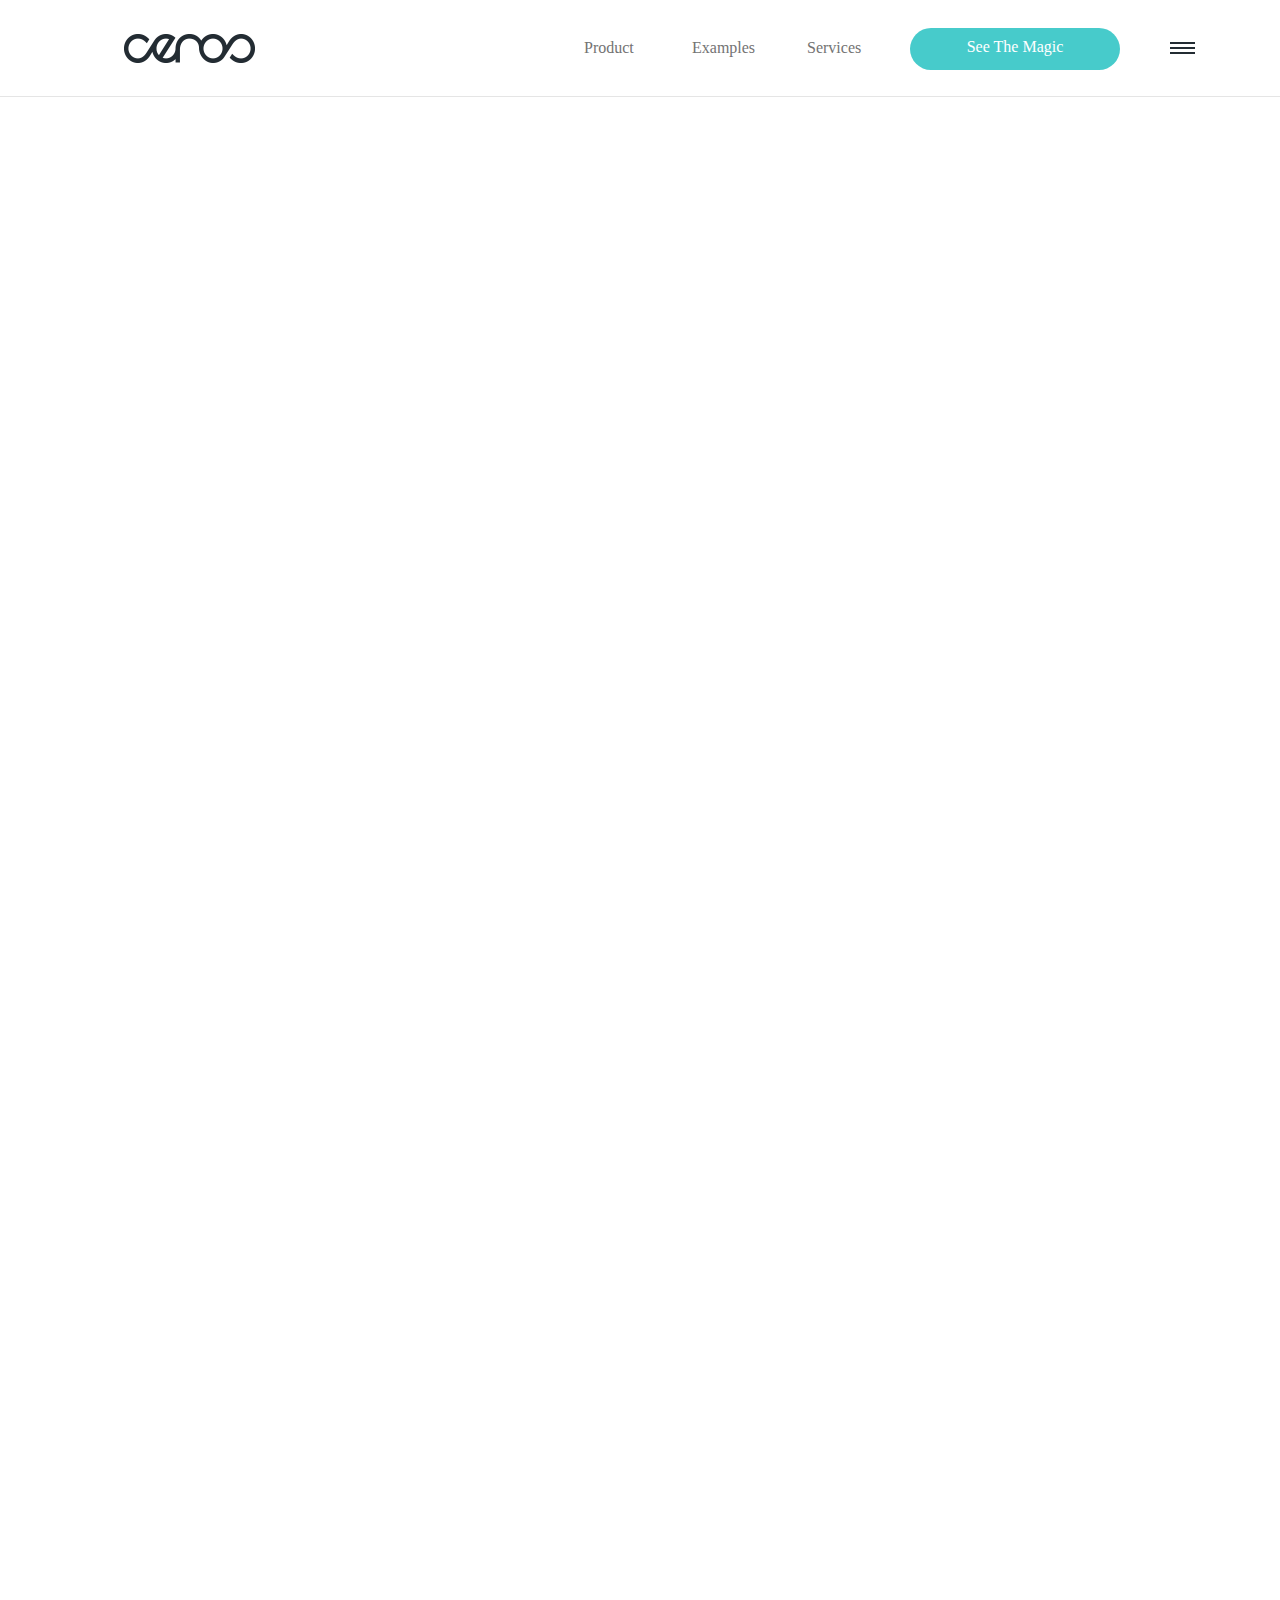
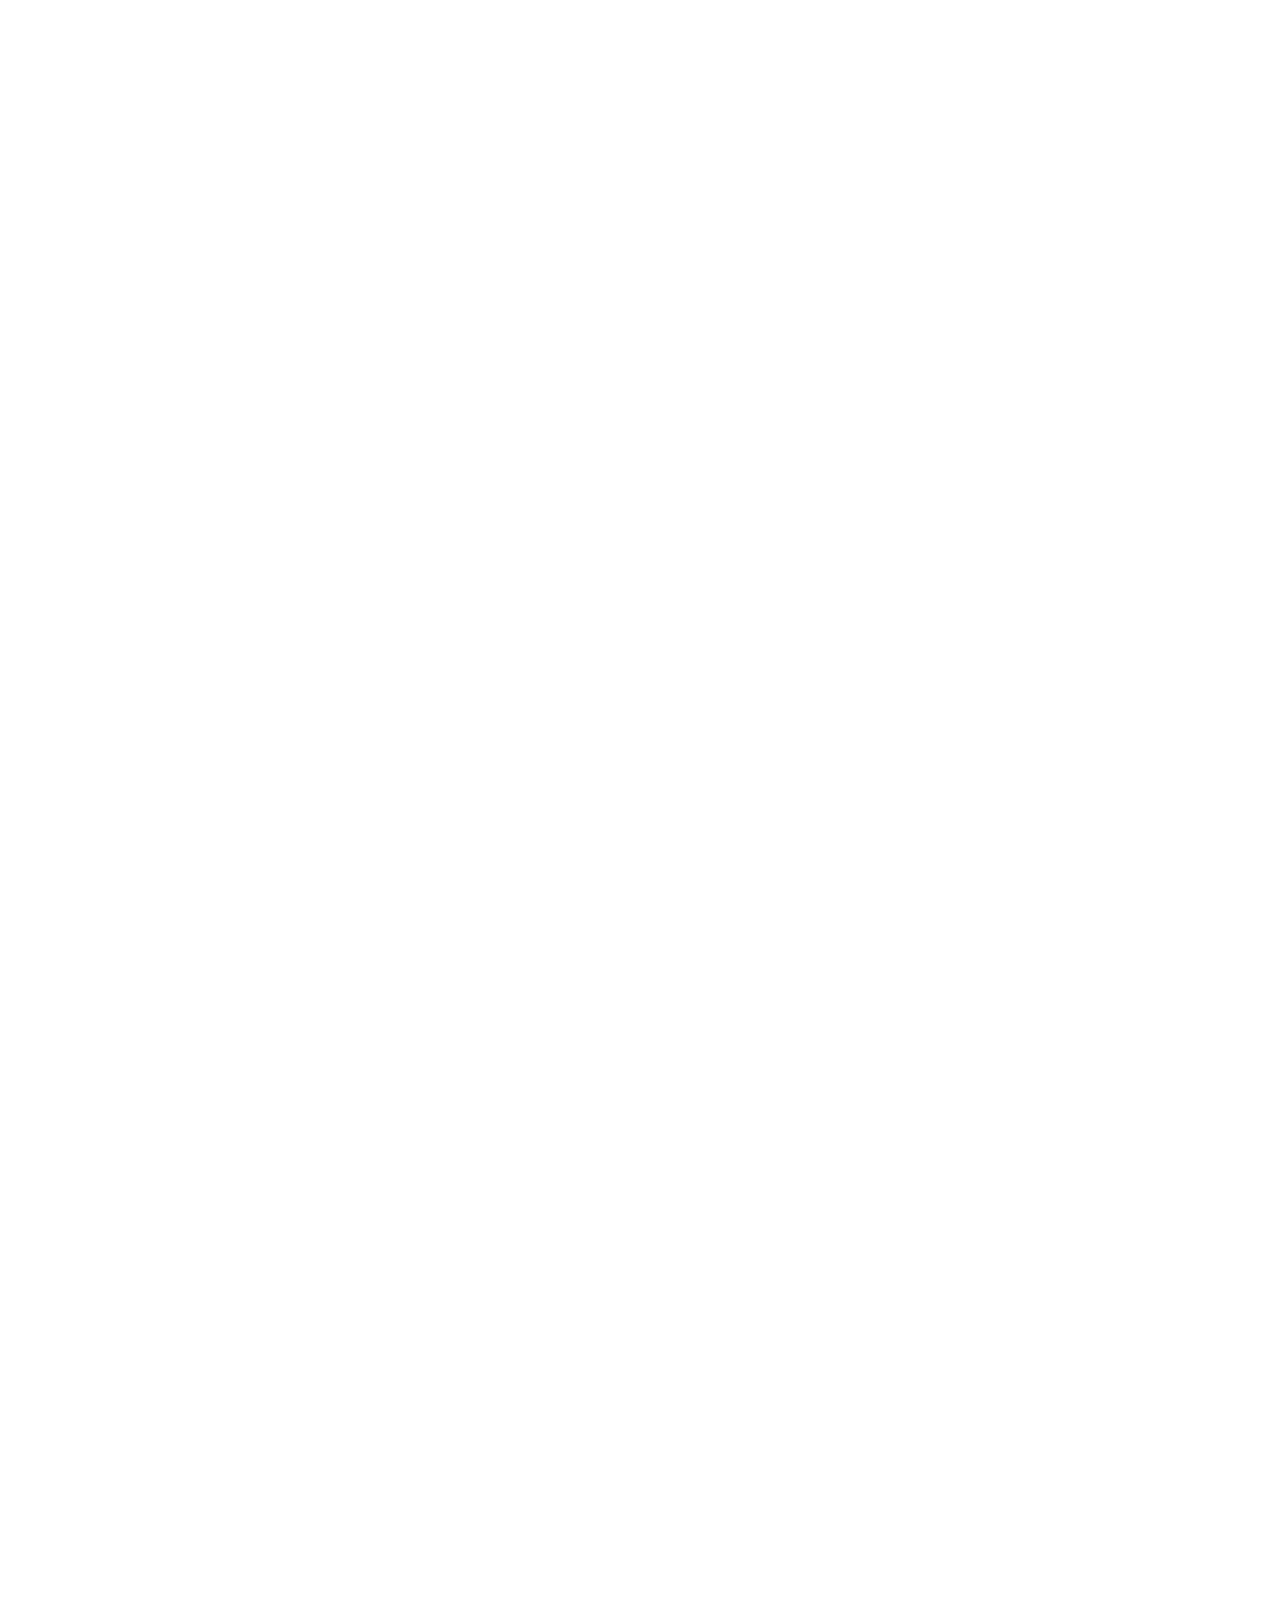
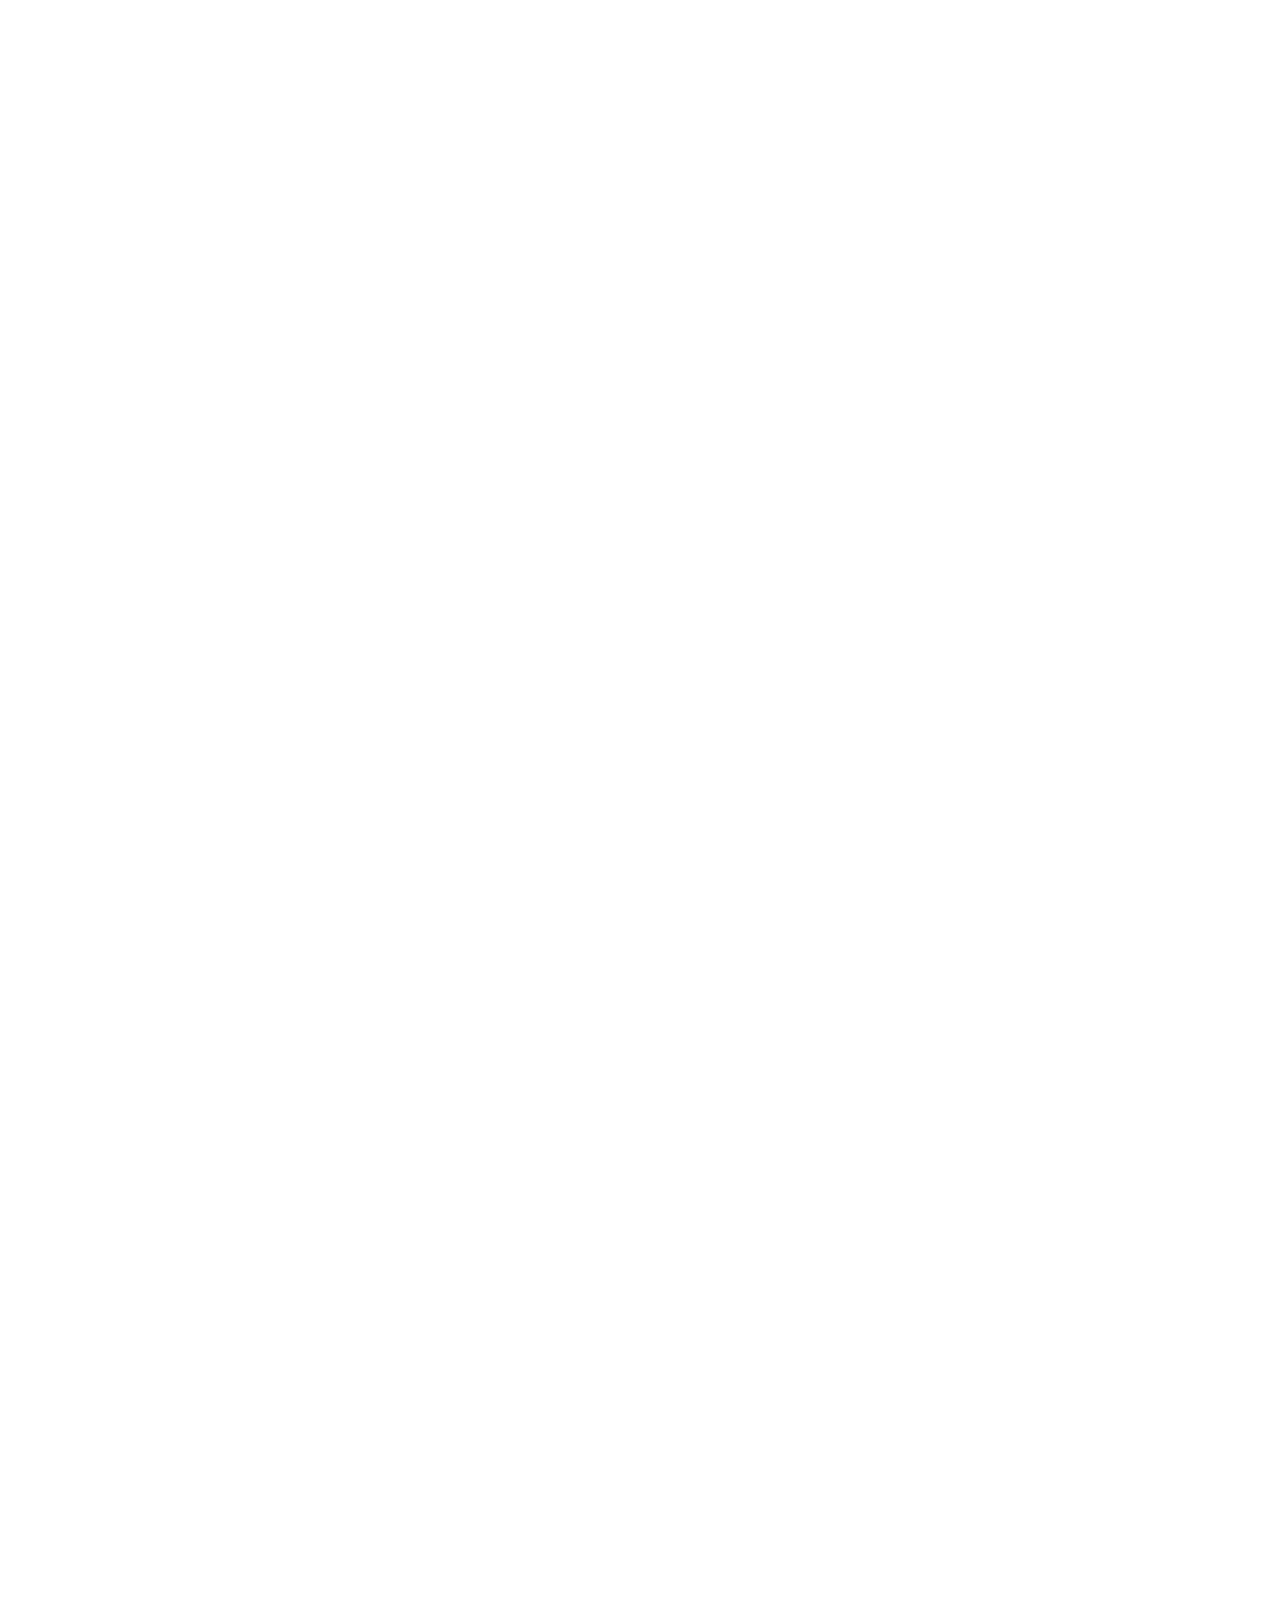
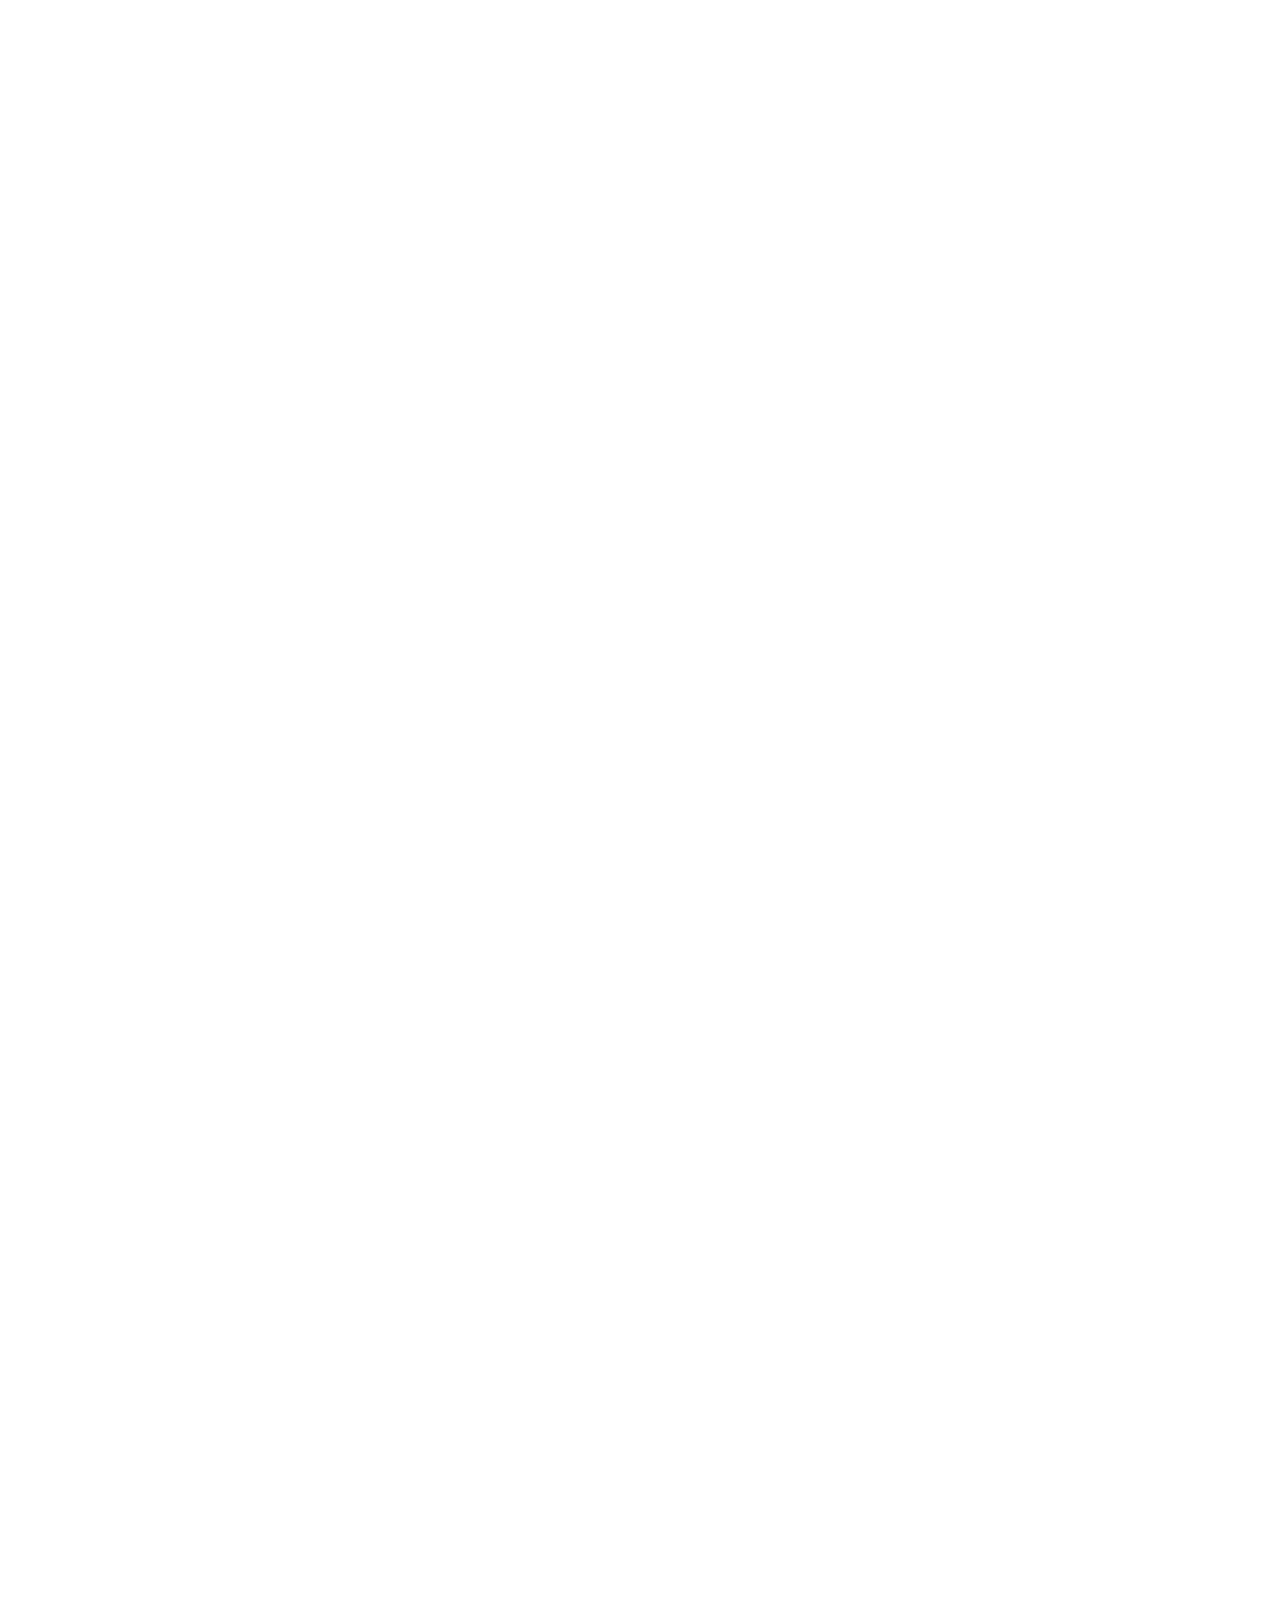
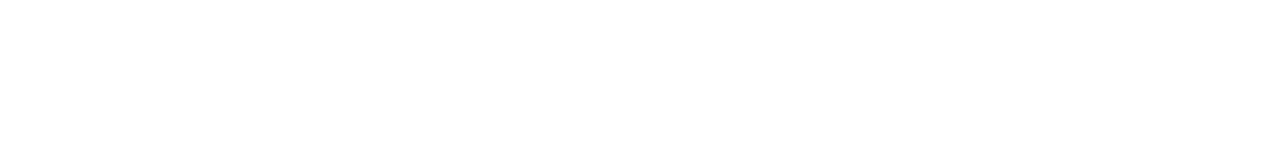
==== index.html @ b7c4538b "styled nav" ====
<html>
<head>
	<title>Ceros</title>
	<link rel="stylesheet" type="text/css" href="stylesheets/reset.css">
	<link rel="stylesheet" type="text/css" href="stylesheets/style.css">
</head>
<body>
	<nav>
		<img class="ceros-logo" src="images/ceros-logo.png">
		<a class="product-link text-link-style" href="#">Product</a>
		<a class="examples-link text-link-style" href="#">Examples</a>
		<a class="services-link text-link-style" href="#">Services</a>
		<div class="see-the-magic-button"><p>See The Magic</p></div>
		<img class="hamburger-nav" src="images/hamburger-nav_03.png">
	</nav>
	<hr>
</body>
</html>
---- stylesheets/style.css ----
html {
	font-family: 'Avenir';
}


nav {
	position: absolute;
	left: 0px;
	top: 0px;
	width: 1300px;
	height: 6546px;
	z-index: 97;
}

.ceros-logo {
	position: absolute;
	left: 115px;
	top: 27px;
}

.text-link-style {
	text-decoration: none;
	color: rgba(115, 115, 115, 1);
}

.text-link-style:hover {
	opacity: .8;
}

.product-link {
	position: absolute;
	left: 584px;
	top: 40px;
}

.examples-link {
	position: absolute;
	left: 692px;
	top: 40px;
}

.services-link {
	position: absolute;
	left: 807px;
	top: 40px;
}

.see-the-magic-button {
	position: absolute;
	left: 910px;
	top: 28px;
	width: 210px;
	height: 42px;
	z-index: 86;
	background-color: rgba(71, 203, 203, 1);
	vertical-align: center;
	border-radius: 30px;
	color: white;
}

.see-the-magic-button:hover {
	cursor: pointer;
	opacity: .8;
}

.see-the-magic-button p {
	padding-top: 10.5px;
	text-align: center;
}

.hamburger-nav {
	position: absolute;
	left: 1170px;
	top: 40px;
}

.hamburger-nav:hover {
	opacity: .8;
	cursor: pointer;
}

hr {
	position: absolute;
	top: 88px;
	width: 100%;
	background-color: rgba(229, 229, 229, 1);
	border: none;
	height: 1px;
}
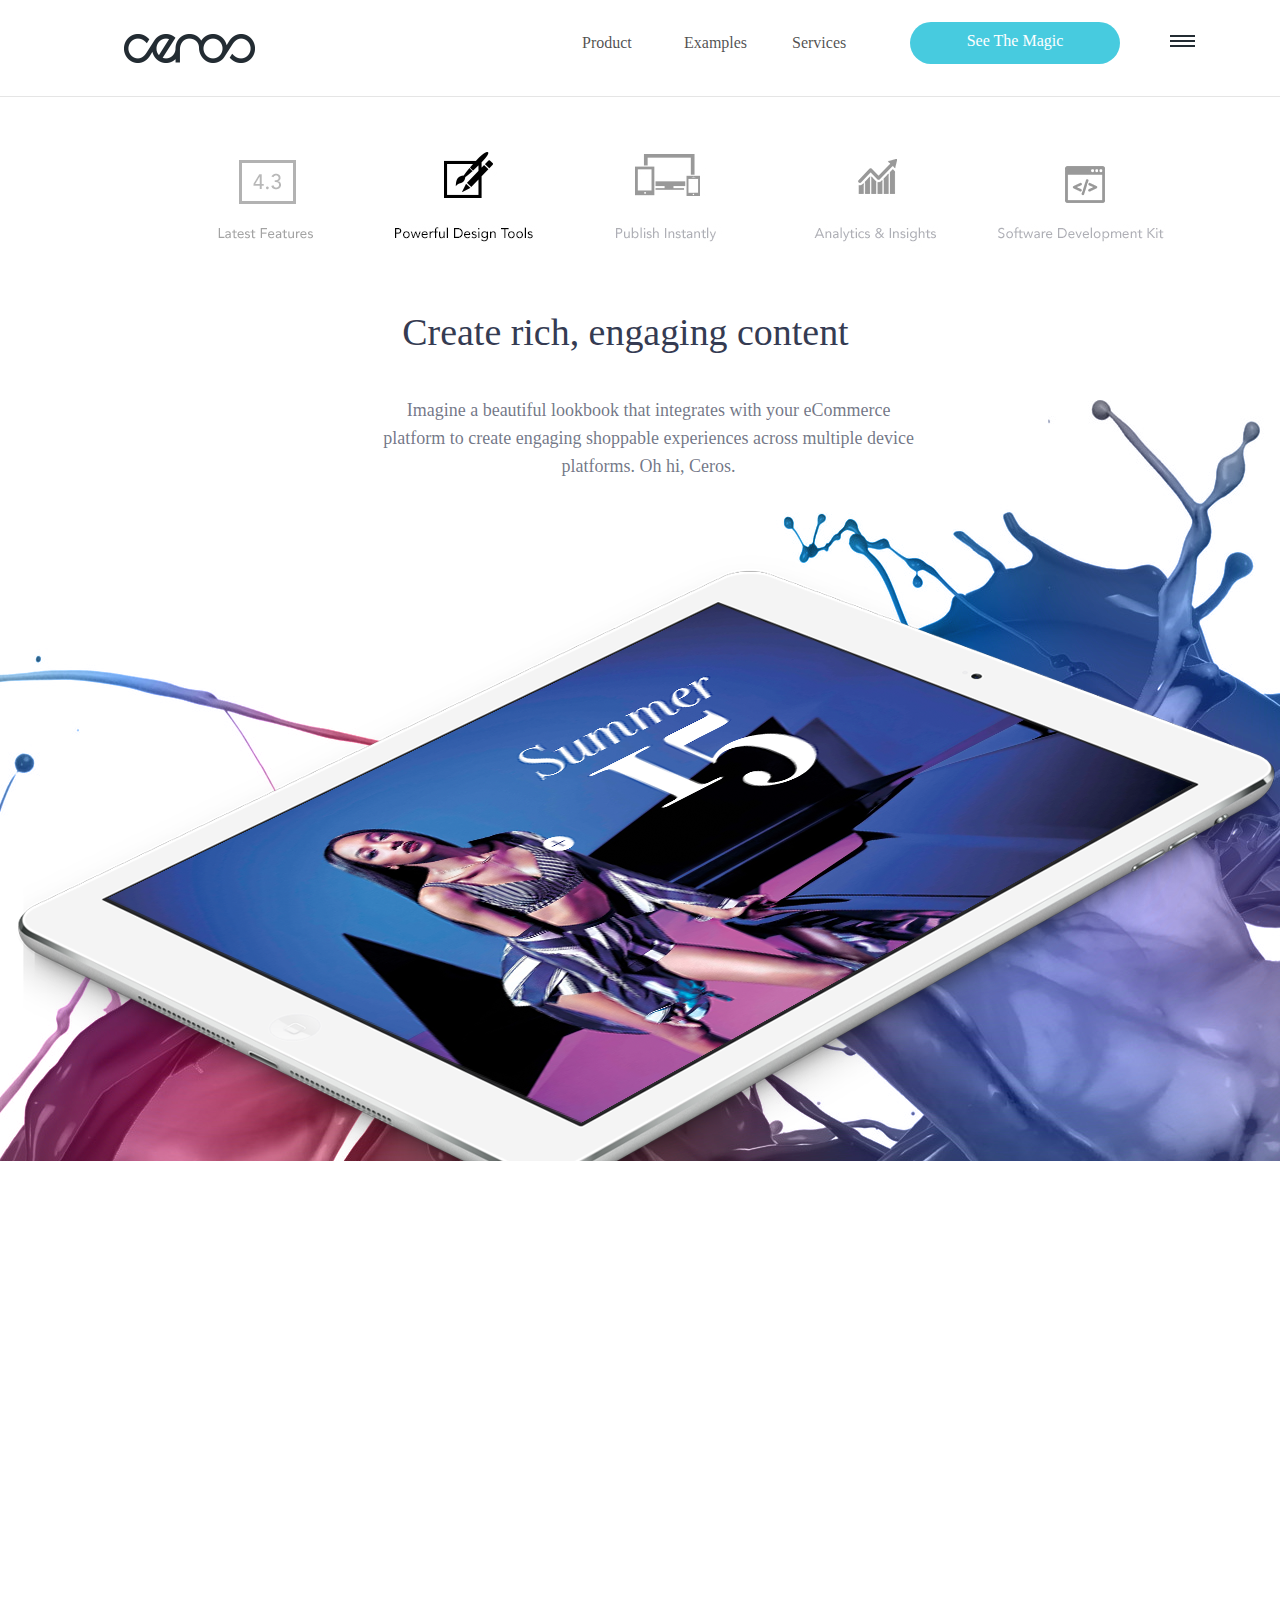
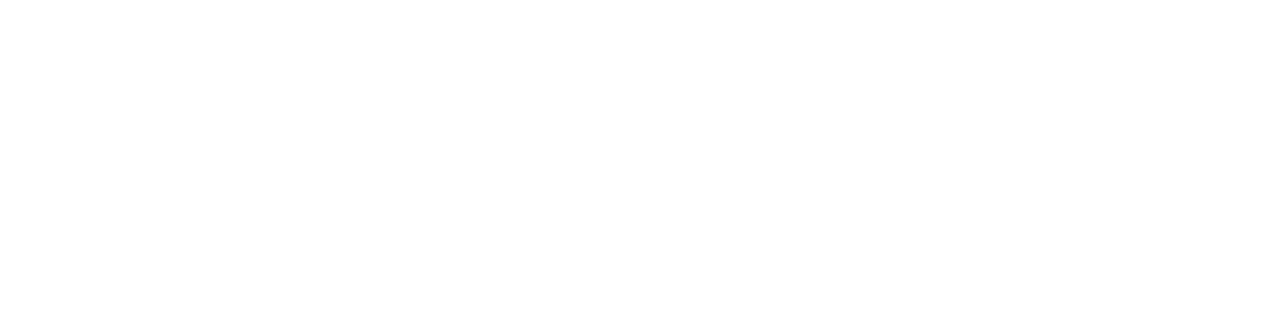
==== commit 878a14a8: "finished index, started on all-tools" ====
--- a/index.html
+++ b/index.html
@@ -10,9 +10,24 @@
 		<a class="product-link text-link-style" href="#">Product</a>
 		<a class="examples-link text-link-style" href="#">Examples</a>
 		<a class="services-link text-link-style" href="#">Services</a>
-		<div class="see-the-magic-button"><p>See The Magic</p></div>
+		<div class="see-the-magic-button">
+			<p>See The Magic</p>
+		</div>
 		<img class="hamburger-nav" src="images/hamburger-nav_03.png">
+		<hr class="nav-hr">
 	</nav>
-	<hr>
+	<div class="features-buttons">
+		<img class="latest-features-button" src="images/latest-features.png">
+		<img class="powerful-design-tools-button" src="images/powerful-design-tools.jpg">
+		<img class="publish-instantly-button" src="images/publish-instantly.jpg">
+		<img class="analytics-button" src="images/analytics.jpg">
+		<img class="sdk-button" src="images/sdk.jpg">
+	</div>
+	<div class="header-section">
+		<h1 class="create-rich-header">Create rich, engaging content</h1>
+		<p class="create-rich-content">Imagine a beautiful lookbook that integrates with your eCommerce platform to create engaging shoppable experiences across multiple device platforms. Oh hi, Ceros.</p>
+		<div class="splash-background">
+		</div>
+	</div>
 </body>
 </html>--- a/stylesheets/style.css
+++ b/stylesheets/style.css
@@ -1,15 +1,15 @@
 html {
 	font-family: 'Avenir';
-}
-
+	font-weight: 200;
+}
 
 nav {
-	position: absolute;
-	left: 0px;
+/*	position: fixed;
+*/	left: 0px;
 	top: 0px;
 	width: 1300px;
-	height: 6546px;
-	z-index: 97;
+/*	height: 6546px;
+*/	z-index: 100;
 }
 
 .ceros-logo {
@@ -28,36 +28,54 @@
 }
 
 .product-link {
-	position: absolute;
-	left: 584px;
-	top: 40px;
-}
+  font-size: 16px;
+  color: rgba(0, 0, 0, 0.702);
+  line-height: 4.589;
+  text-align: center;
+  position: absolute;
+  left: 582px;
+  top: 5.788px;
+  z-index: 93;
+  }
 
 .examples-link {
-	position: absolute;
-	left: 692px;
-	top: 40px;
+  font-size: 16px;
+  font-family: "Avenir";
+  color: rgba(0, 0, 0, 0.702);
+  line-height: 4.589;
+  text-align: center;
+  position: absolute;
+  left: 684px;
+  top: 5.788px;
+  z-index: 92;
 }
 
 .services-link {
-	position: absolute;
-	left: 807px;
-	top: 40px;
+  font-size: 16px;
+  font-family: "Avenir";
+  color: rgba(0, 0, 0, 0.702);
+  line-height: 4.589;
+  text-align: center;
+  position: absolute;
+  left: 792px;
+  top: 5.788px;
+  z-index: 91;
 }
 
 .see-the-magic-button {
 	position: absolute;
 	left: 910px;
-	top: 28px;
+	top: 22px;
 	width: 210px;
 	height: 42px;
 	z-index: 86;
-	background-color: rgba(71, 203, 203, 1);
+	background-color: rgba(71, 203, 223, 1);
 	vertical-align: center;
 	border-radius: 30px;
 	color: white;
 }
 
+
 .see-the-magic-button:hover {
 	cursor: pointer;
 	opacity: .8;
@@ -71,7 +89,7 @@
 .hamburger-nav {
 	position: absolute;
 	left: 1170px;
-	top: 40px;
+	top: 33px;
 }
 
 .hamburger-nav:hover {
@@ -79,7 +97,7 @@
 	cursor: pointer;
 }
 
-hr {
+.nav-hr {
 	position: absolute;
 	top: 88px;
 	width: 100%;
@@ -88,15 +106,149 @@
 	height: 1px;
 }
 
-
-
-
-
-
-
-
-
-
-
-
-
+.features-buttons .latest-features-button {
+	position: absolute;
+	left: 210px;
+	top: 152px;
+}
+
+.features-buttons .powerful-design-tools-button {
+	position: absolute;
+	left: 385px;
+	top: 152px;
+}
+
+.features-buttons .publish-instantly-button {
+	position: absolute;
+    left: 610px;
+    top: 152px;
+}
+
+.features-buttons .analytics-button {
+	position: absolute;
+	left: 810px;
+	top: 152px;
+}
+
+.features-buttons .sdk-button {
+	position: absolute;
+	left: 990px;
+	top: 152px;
+}
+
+.create-rich-header {
+	font-size: 30.848px;
+	color: rgb(53, 59, 82);
+	line-height: 1.215;
+	text-align: center;
+	-moz-transform: matrix( 1.22974348722331,0,0,1.22701253971668,0,0);
+	-webkit-transform: matrix( 1.22974348722331,0,0,1.22701253971668,0,0);
+	-ms-transform: matrix( 1.22974348722331,0,0,1.22701253971668,0,0);
+	position: absolute;
+	left: 444.342px;
+	top: 314.766px;
+	z-index: 90;
+}
+
+.create-rich-content {
+	font-size: 18px;
+	color: rgba(53, 59, 82, 0.702);
+	line-height: 1.556;
+	text-align: center;
+	position: absolute;
+	left: 376.615px;
+	top: 395.628px;
+	width: 544px;
+	height: 74px;
+	z-index: 90;
+}
+
+.splash-background {
+  background-image: url("../images/ipad-splash_02.png");
+  position: absolute;
+  left: 0px;
+  top: 400px;
+  width: 1300px;
+  height: 1517px;
+  z-index: 80;
+  background-repeat: no-repeat;
+}
+
+/* all the tools section **************************************************/
+
+.all-the-tools {
+  position: absolute;
+  left: 0px;
+  top: 0px;
+  width: 1300px;
+/*  height: 6546px;
+*/  z-index: 55;	
+}
+
+.all-the-tools h3 {
+  font-size: 30.848px;
+  color: rgb(53, 59, 82);
+  line-height: 1.315;
+  text-align: left;
+  -moz-transform: matrix( 1.22974348722331,0,0,1.22701253971668,0,0);
+  -webkit-transform: matrix( 1.22974348722331,0,0,1.22701253971668,0,0);
+  -ms-transform: matrix( 1.22974348722331,0,0,1.22701253971668,0,0);
+  position: absolute;
+  left: 131.954px;
+  top: 280px;
+  z-index: 54;
+  width: 170px;
+}
+
+.all-the-tools p {
+  font-size: 18px;
+  font-family: "Avenir";
+  color: rgba(53, 59, 82, 0.702);
+  line-height: 1.556;
+  text-align: left;
+  position: absolute;
+  left: 114px;
+  top: 420px;
+  width: 317px;
+  height: 130px;
+  z-index: 53;
+}
+
+.learn-more-button {
+	position: relative;
+	left: 114px;
+	top: 540px;
+	background-color: rgb(71, 203, 223);
+	width: 198px;
+	height: 44px;
+	z-index: 51;
+	border-radius: 30px;
+	text-align: center;
+}
+
+.learn-more-button:hover {
+	cursor: pointer;
+	opacity: .8;
+}
+
+.learn-more-button p {
+	position: absolute;
+	top: 6px;
+	left: -60px;
+	text-align: center;
+	color: white;
+}
+
+.purse {
+	background-image: url("../images/purse.png");
+	background-repeat: no-repeat;
+	position: absolute;
+	top: 180px;
+	left: 530px;
+	width: 800px;
+	height: 637px;
+	z-index: 50;
+}
+
+
+
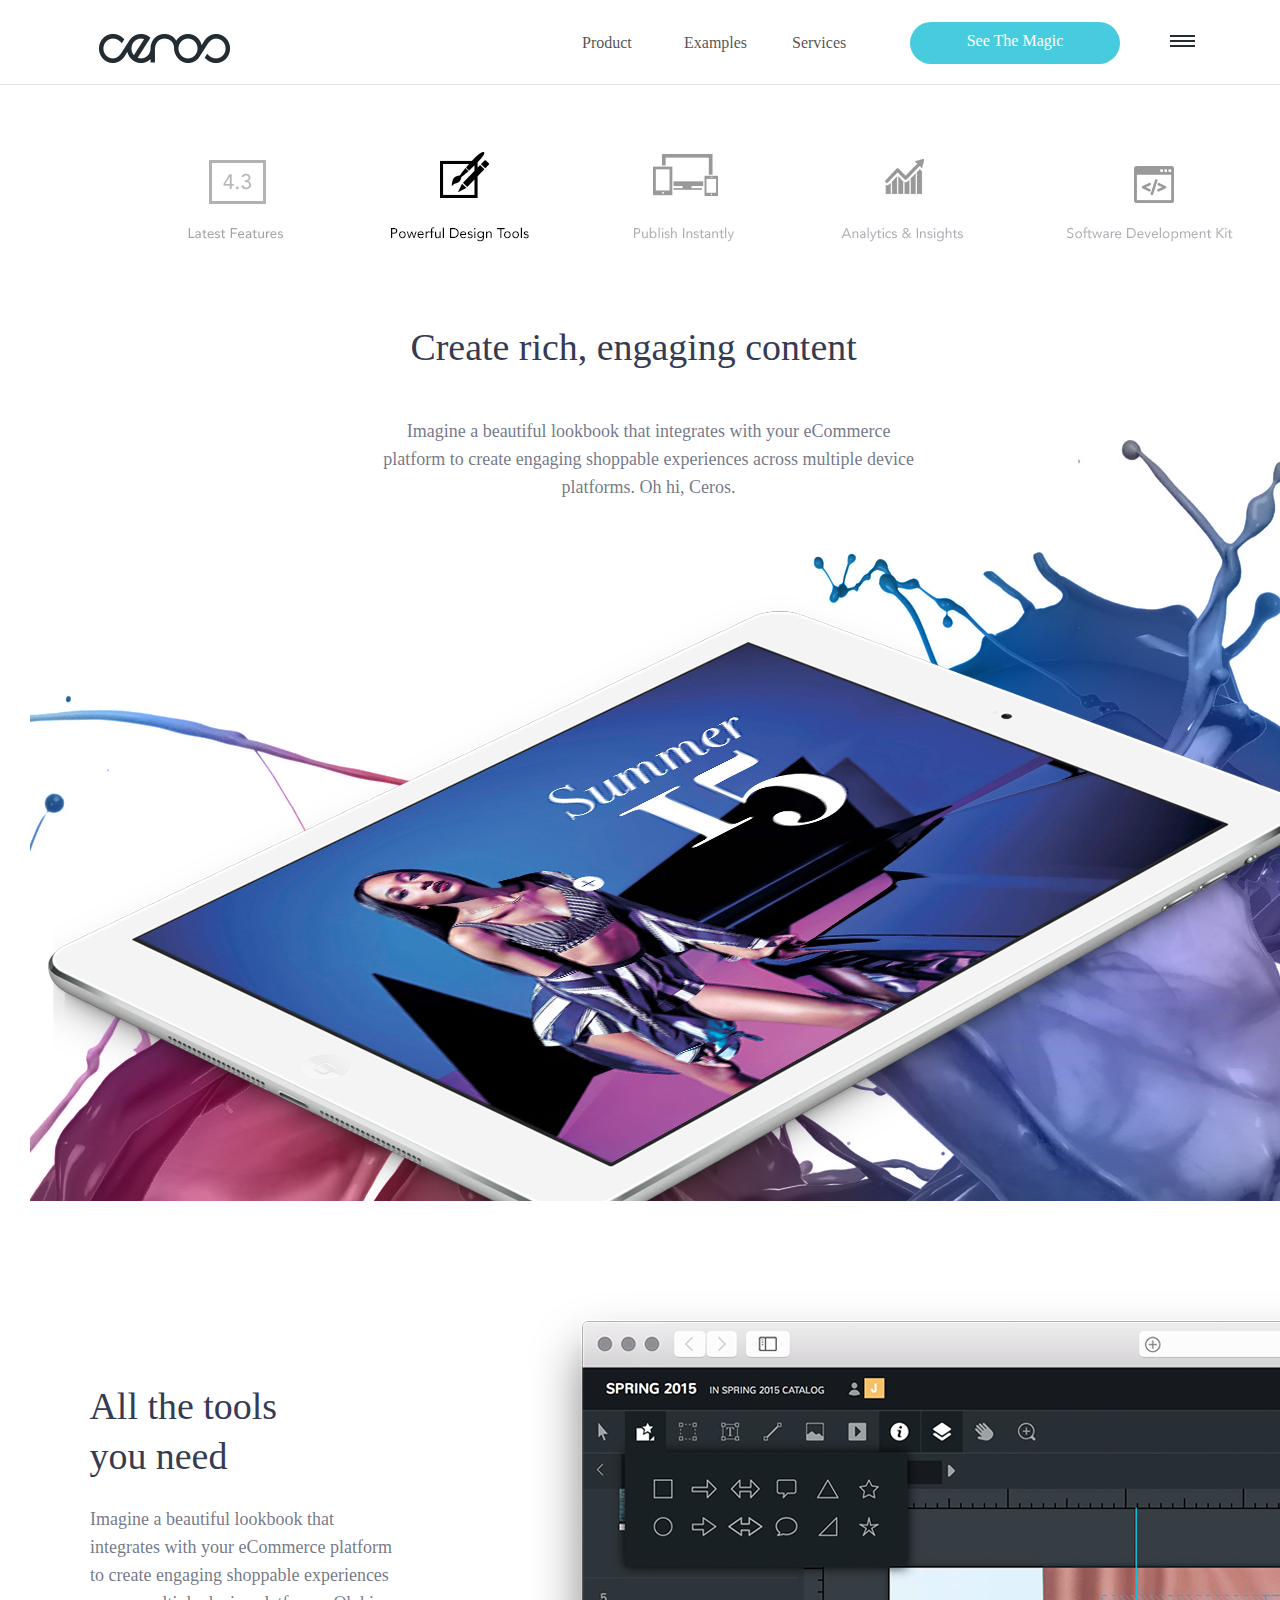
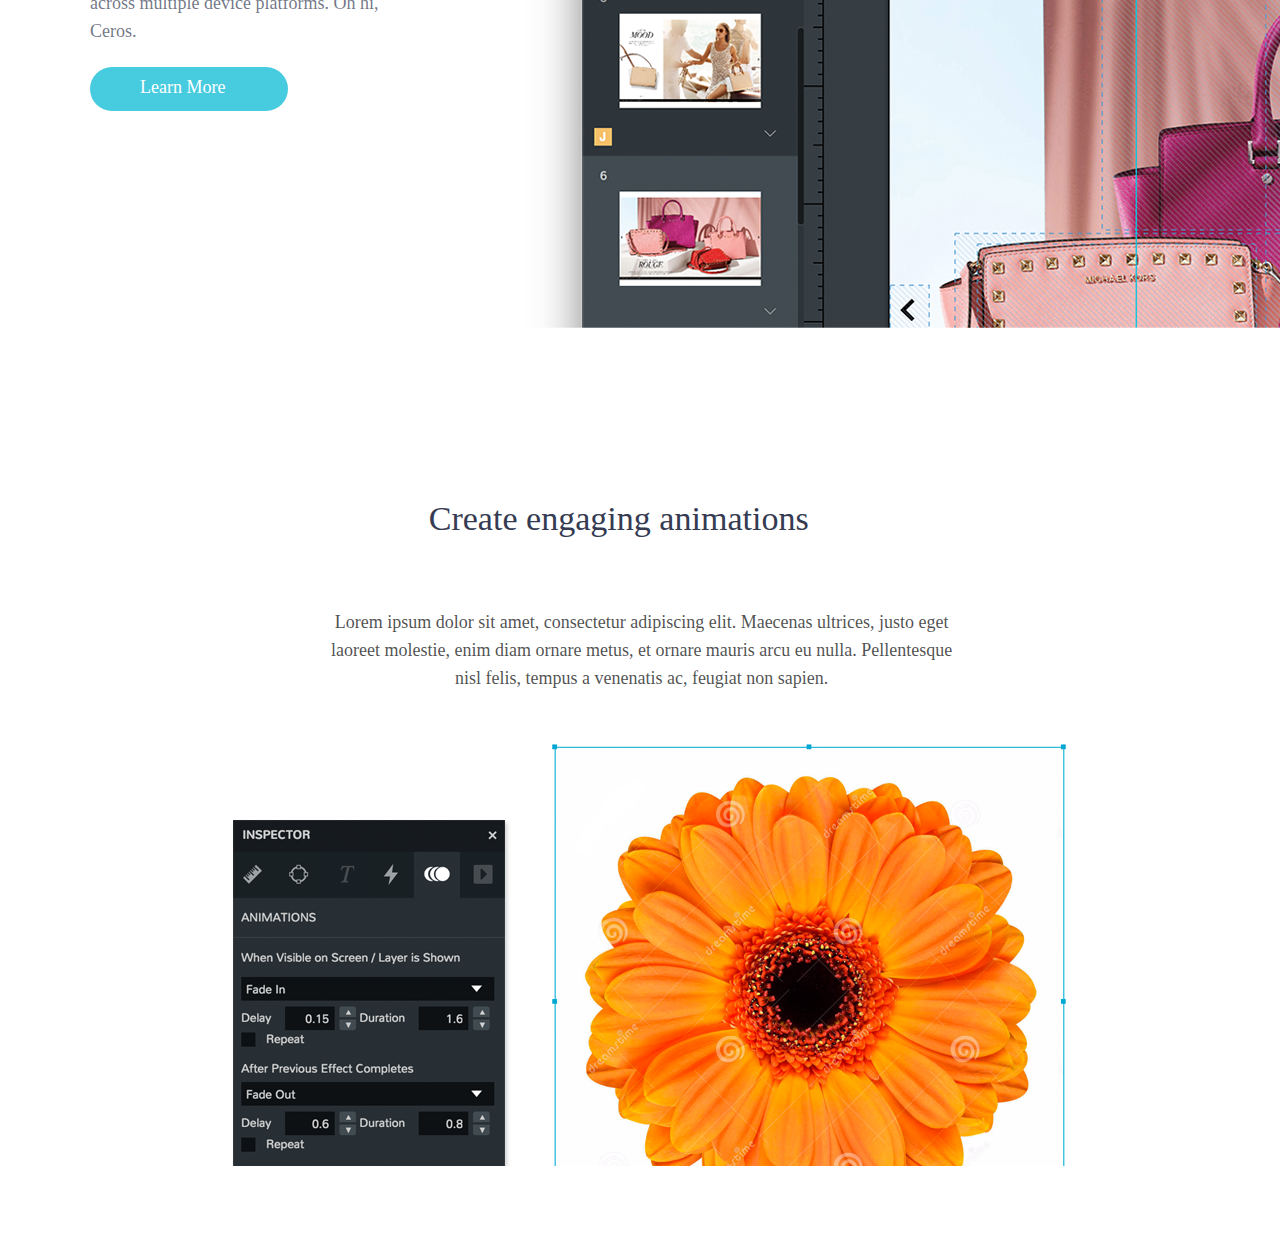
==== commit 2d3974bf: "finised refactor for every-interaction section" ====
--- a/index.html
+++ b/index.html
@@ -6,6 +6,8 @@
 </head>
 <body>
 	<nav>
+		<div class="nav-overlay">
+		</div>
 		<img class="ceros-logo" src="images/ceros-logo.png">
 		<a class="product-link text-link-style" href="#">Product</a>
 		<a class="examples-link text-link-style" href="#">Examples</a>
@@ -16,18 +18,38 @@
 		<img class="hamburger-nav" src="images/hamburger-nav_03.png">
 		<hr class="nav-hr">
 	</nav>
-	<div class="features-buttons">
-		<img class="latest-features-button" src="images/latest-features.png">
-		<img class="powerful-design-tools-button" src="images/powerful-design-tools.jpg">
-		<img class="publish-instantly-button" src="images/publish-instantly.jpg">
-		<img class="analytics-button" src="images/analytics.jpg">
-		<img class="sdk-button" src="images/sdk.jpg">
-	</div>
-	<div class="header-section">
-		<h1 class="create-rich-header">Create rich, engaging content</h1>
-		<p class="create-rich-content">Imagine a beautiful lookbook that integrates with your eCommerce platform to create engaging shoppable experiences across multiple device platforms. Oh hi, Ceros.</p>
-		<div class="splash-background">
+	<div class="home">
+		<div class="features-buttons">
+			<img class="latest-features-button" src="images/latest-features.png">
+			<img class="powerful-design-tools-button" src="images/powerful-design-tools.jpg">
+			<img class="publish-instantly-button" src="images/publish-instantly.jpg">
+			<img class="analytics-button" src="images/analytics.jpg">
+			<img class="sdk-button" src="images/sdk.jpg">
+		</div>
+		<div class="header-section">
+			<h1 class="create-rich-header">Create rich, engaging content</h1>
+			<p class="create-rich-content">Imagine a beautiful lookbook that integrates with your eCommerce platform to create engaging shoppable experiences across multiple device platforms. Oh hi, Ceros.</p>
+			<div class="splash-background">
+			</div>
 		</div>
 	</div>
+	
+	<div class="all-the-tools">
+		<h3 class="header">All the tools you need</h3>
+		<p>Imagine a beautiful lookbook that integrates with your eCommerce platform to create engaging shoppable experiences across multiple device platforms. Oh hi, Ceros.</p>
+		<div class="learn-more-button">
+			<p>Learn More</p>
+		</div>
+		<div class="purse">
+		</div>
+	</div>
+
+	<div class="create-engaging">
+		<h3>Create engaging animations</h3>
+		<p>Lorem ipsum dolor sit amet, consectetur adipiscing elit. Maecenas ultrices, justo eget laoreet molestie, enim diam ornare metus, et ornare mauris arcu eu nulla. Pellentesque nisl felis, tempus a venenatis ac, feugiat non sapien.</p>
+		<div class="inspector-flower">
+		</div>
+	</div>	
+
 </body>
 </html>--- a/stylesheets/style.css
+++ b/stylesheets/style.css
@@ -4,18 +4,28 @@
 }
 
 nav {
-/*	position: fixed;
-*/	left: 0px;
-	top: 0px;
-	width: 1300px;
-/*	height: 6546px;
-*/	z-index: 100;
-}
+	width: 100%;
+	height: 85px;
+	z-index: 100;
+	position: fixed;
+}
+
+.nav-overlay {
+	position: absolute;
+	width: 100%;
+	height: 100%;
+	background-color: white;
+	z-index: -40;
+}
+
+.home {
+	position: relative;
+}
+
 
 .ceros-logo {
-	position: absolute;
-	left: 115px;
-	top: 27px;
+	margin-left: 90px;
+	margin-top: 27px;
 }
 
 .text-link-style {
@@ -36,7 +46,7 @@
   left: 582px;
   top: 5.788px;
   z-index: 93;
-  }
+ }
 
 .examples-link {
   font-size: 16px;
@@ -73,12 +83,13 @@
 	vertical-align: center;
 	border-radius: 30px;
 	color: white;
+	margin-bottom: 25px;
 }
 
 
 .see-the-magic-button:hover {
 	cursor: pointer;
-	opacity: .8;
+	opacity: .9;
 }
 
 .see-the-magic-button p {
@@ -98,41 +109,45 @@
 }
 
 .nav-hr {
-	position: absolute;
-	top: 88px;
+	position: relative;
+	top: 13px;
 	width: 100%;
 	background-color: rgba(229, 229, 229, 1);
 	border: none;
 	height: 1px;
 }
 
+.features-buttons {
+	height: 250px;
+}
+
 .features-buttons .latest-features-button {
-	position: absolute;
-	left: 210px;
+	position: relative;
+	left: 180px;
 	top: 152px;
 }
 
 .features-buttons .powerful-design-tools-button {
-	position: absolute;
-	left: 385px;
+	position: relative;
+	left: 270px;
 	top: 152px;
 }
 
 .features-buttons .publish-instantly-button {
-	position: absolute;
-    left: 610px;
+	position: relative;
+    left: 360px;
     top: 152px;
 }
 
 .features-buttons .analytics-button {
-	position: absolute;
-	left: 810px;
+	position: relative;
+	left: 450px;
 	top: 152px;
 }
 
 .features-buttons .sdk-button {
-	position: absolute;
-	left: 990px;
+	position: relative;
+	left: 540px;
 	top: 152px;
 }
 
@@ -140,13 +155,12 @@
 	font-size: 30.848px;
 	color: rgb(53, 59, 82);
 	line-height: 1.215;
-	text-align: center;
 	-moz-transform: matrix( 1.22974348722331,0,0,1.22701253971668,0,0);
 	-webkit-transform: matrix( 1.22974348722331,0,0,1.22701253971668,0,0);
 	-ms-transform: matrix( 1.22974348722331,0,0,1.22701253971668,0,0);
-	position: absolute;
-	left: 444.342px;
-	top: 314.766px;
+	position: relative;
+	margin-top: 80px;
+	margin-left: 500px;
 	z-index: 90;
 }
 
@@ -155,9 +169,9 @@
 	color: rgba(53, 59, 82, 0.702);
 	line-height: 1.556;
 	text-align: center;
-	position: absolute;
+	position: relative;
 	left: 376.615px;
-	top: 395.628px;
+	margin-top: 50px;
 	width: 544px;
 	height: 74px;
 	z-index: 90;
@@ -166,24 +180,23 @@
 .splash-background {
   background-image: url("../images/ipad-splash_02.png");
   position: absolute;
-  left: 0px;
+  left: 30px;
+  top: 440px;
+  width: 1300px;
+  height: 900px;
+  z-index: -80;
+  background-repeat: no-repeat;
+}
+
+/* all the tools section **************************************************/
+
+.all-the-tools {
+  position: relative;
+  width: 1300px;
+  z-index: 80;
   top: 400px;
-  width: 1300px;
-  height: 1517px;
-  z-index: 80;
-  background-repeat: no-repeat;
-}
-
-/* all the tools section **************************************************/
-
-.all-the-tools {
-  position: absolute;
-  left: 0px;
-  top: 0px;
-  width: 1300px;
-/*  height: 6546px;
-*/  z-index: 55;	
-}
+}
+
 
 .all-the-tools h3 {
   font-size: 30.848px;
@@ -193,12 +206,13 @@
   -moz-transform: matrix( 1.22974348722331,0,0,1.22701253971668,0,0);
   -webkit-transform: matrix( 1.22974348722331,0,0,1.22701253971668,0,0);
   -ms-transform: matrix( 1.22974348722331,0,0,1.22701253971668,0,0);
-  position: absolute;
-  left: 131.954px;
-  top: 280px;
+  margin-left: 109px;
+  margin-top: 500px;
   z-index: 54;
   width: 170px;
-}
+  display: inline-block;
+}
+
 
 .all-the-tools p {
   font-size: 18px;
@@ -206,18 +220,16 @@
   color: rgba(53, 59, 82, 0.702);
   line-height: 1.556;
   text-align: left;
-  position: absolute;
-  left: 114px;
-  top: 420px;
+  margin-left: 90px;
+  margin-top: 32px;
   width: 317px;
   height: 130px;
   z-index: 53;
 }
 
 .learn-more-button {
-	position: relative;
-	left: 114px;
-	top: 540px;
+	margin-left: 90px;
+	margin-top: 32px;
 	background-color: rgb(71, 203, 223);
 	width: 198px;
 	height: 44px;
@@ -232,10 +244,10 @@
 }
 
 .learn-more-button p {
-	position: absolute;
+	vertical-align: center;
+	margin-left: 50px;
+	position: relative;
 	top: 6px;
-	left: -60px;
-	text-align: center;
 	color: white;
 }
 
@@ -243,12 +255,403 @@
 	background-image: url("../images/purse.png");
 	background-repeat: no-repeat;
 	position: absolute;
-	top: 180px;
-	left: 530px;
+	top: 400px;
+	left: 526px;
 	width: 800px;
 	height: 637px;
 	z-index: 50;
 }
 
-
-
+/* create engaging ***********************/
+
+
+.create-engaging h3 {
+	margin-top: 790px;
+    margin-left: 470.745px;
+    font-size: 30.848px;
+    color: rgb(53, 59, 82);
+    line-height: 1.215;
+    text-align: left;
+    -moz-transform: matrix( 1.1046253457882,0,0,1.10217225385059,0,0);
+    -webkit-transform: matrix( 1.1046253457882,0,0,1.10217225385059,0,0);
+    -ms-transform: matrix( 1.1046253457882,0,0,1.10217225385059,0,0);
+    z-index: 44;
+}
+
+.create-engaging p {
+  font-size: 18px;
+  color: rgba(0, 0, 0, 0.702);
+  line-height: 1.556;
+  text-align: center;
+  margin-left: 319.169px;
+  margin-top: 70px;
+  width: 645px;
+  height: 75px;
+  z-index: 43;
+}
+
+.inspector-flower {
+	background-image: url("../images/flower-inspector_03.png");
+	z-index: 100;
+	width: 100%;
+	height: 500px;
+	background-repeat: no-repeat;
+	margin-left: 231px;
+	margin-top: 59px;
+}
+/*
+.inspector {
+	background-image: url("../images/inspector.png");
+  	margin-left: 231px;
+  	margin-top: 126px;
+  	width: 280px;
+  	height: 347px;
+  	z-index: 39;
+}
+
+.flower {
+   background-image: url("../images/flower.jpg");
+   background-repeat: no-repeat;
+   position: absolute;
+   left: 580px;
+   top: 420px;
+   width: 560px;
+   height: 442px;
+   z-index: 40;
+}*/
+
+/* every-interaction ****************/
+.every-interaction h3 {
+	font-size: 30.848px;
+	color: rgb(53, 59, 82);
+	line-height: 1.215;
+	text-align: left;
+	-moz-transform: matrix( 1.1046253457882,0,0,1.10217225385059,0,0);
+	-webkit-transform: matrix( 1.1046253457882,0,0,1.10217225385059,0,0);
+	-ms-transform: matrix( 1.1046253457882,0,0,1.10217225385059,0,0);
+	margin-left: 510.831px;
+	margin-top: 90px;
+	z-index: 42;
+}
+
+.every-interaction p {
+	font-size: 18px;
+	color: rgba(0, 0, 0, 0.702);
+	line-height: 1.556;
+	text-align: center;
+	margin-left: 319.169px;
+	margin-top: 70px;
+	width: 645px;
+	height: 75px;
+	z-index: 43;
+}
+
+.laptop {
+	margin-left: 0;
+	margin-top: 40px;
+	width: 100%;
+	height: 1300px;
+	background-image: url('../images/laptop-typography.png');
+	background-repeat: no-repeat;
+	z-index: -20;
+}
+
+.typography h2 {
+	font-size: 30.848px;
+	font-family: "Bodoni 72";
+	color: rgb(20, 196, 222);
+	font-weight: bold;
+	line-height: 1.215;
+	text-align: left;
+	-moz-transform: matrix( 4.05529294096394,0,0,4.04628716678353,0,0);
+	-webkit-transform: matrix( 4.05529294096394,0,0,4.04628716678353,0,0);
+	-ms-transform: matrix( 4.05529294096394,0,0,4.04628716678353,0,0);
+	position: absolute;
+	left: 923.543px;
+	top: 1240.26px;
+	z-index: 25;
+}
+
+.typography h3 {
+	font-size: 30.848px;
+	font-family: "Avenir";
+	color: red;
+	color: rgb(53, 59, 82);
+	line-height: 1.215;
+	text-align: left;
+	-moz-transform: matrix( 1.22974348722331,0,0,1.22701253971668,0,0);
+	-webkit-transform: matrix( 1.22974348722331,0,0,1.22701253971668,0,0);
+	-ms-transform: matrix( 1.22974348722331,0,0,1.22701253971668,0,0);
+	position: absolute;
+	left: 355.174px;
+	top: 1250px;
+	z-index: 200;
+	width: 20px;
+}
+
+.typography p {
+	position: absolute;
+	font-size: 18px;
+	color: rgba(53, 59, 82, 0.702);
+  	line-height: 1.556;
+ 	text-align: left;
+	top: 1380;
+	left: 545.174px;
+	width: 321px;
+}
+
+/* collaboration ****************/
+
+
+.collaboration h3 {
+	font-size: 30.848px;
+	color: rgb(53, 59, 82);
+	line-height: 1.215;
+	text-align: left;
+	-moz-transform: matrix( 1.1046253457882,0,0,1.10217225385059,0,0);
+	-webkit-transform: matrix( 1.1046253457882,0,0,1.10217225385059,0,0);
+	-ms-transform: matrix( 1.1046253457882,0,0,1.10217225385059,0,0);
+	margin-left: 580.831px;
+	margin-top: 90px;
+	z-index: 42;
+}
+
+.collaboration p {
+	font-size: 18px;
+	color: rgba(0, 0, 0, 0.702);
+	line-height: 1.556;
+	text-align: center;
+	margin-left: 319.169px;
+	margin-top: 70px;
+	width: 645px;
+	height: 75px;
+	z-index: 43;
+}
+
+.collaboration h4 {
+	font-size: 30.848px;
+	font-family: "Bodoni";
+	font-weight: 100;
+	color: rgb(0, 0, 0);
+	line-height: 1.215;
+	text-align: center;
+	-moz-transform: matrix( 4.35620007264466,0,0,4.35620007264463,0,0);
+	-webkit-transform: matrix( 4.35620007264466,0,0,4.35620007264463,0,0);
+	-ms-transform: matrix( 4.35620007264466,0,0,4.35620007264463,0,0);
+	z-index: 18;
+	margin-top: 130px;
+	margin-left: -380px;
+}
+
+.watch {
+	background-image: url("../images/watch.jpg");
+	background-repeat: no-repeat;
+	margin-left: 790px;
+	margin-top: -110px;
+	z-index: 17;
+	width: 600px;
+	height: 451px;
+
+}
+
+/* say hi *********/
+
+.say-hi h3 {
+	font-size: 30.848px;
+	color: rgb(53, 59, 82);
+	line-height: 1.215;
+/*	text-align: center;
+*/	-moz-transform: matrix( 1.1046253457882,0,0,1.10217225385059,0,0);
+	-webkit-transform: matrix( 1.1046253457882,0,0,1.10217225385059,0,0);
+	-ms-transform: matrix( 1.1046253457882,0,0,1.10217225385059,0,0);
+	margin-left: 600.831px;
+	margin-top: 90px;
+	z-index: 42;
+}
+
+.say-hi p {
+	font-size: 18px;
+	color: rgba(0, 0, 0, 0.702);
+	line-height: 1.556;
+	text-align: center;
+	margin-left: 290.169px;
+	margin-top: 70px;
+	width: 645px;
+	height: 75px;
+	z-index: 43;
+}
+
+form {
+	width: 500px;
+	margin-left: 420px;
+}
+
+input[type="text"], textarea {
+	width: 377px;
+	height: 41px;
+	padding: 0;
+}
+
+input[type="text"] {
+	margin: 10px;
+}
+
+::-webkit-input-placeholder {
+	color: rgba(0, 0, 0, 0.702);
+	padding-left: 20px;
+	font-size: 12px;
+}
+
+:-moz-placeholder {
+	color: rgba(0, 0, 0, 0.702);
+	margin-left: 20px;
+}
+
+::-moz-placeholder {
+	color: rgba(0, 0, 0, 0.702);
+	margin-left: 20px;
+}
+
+:-ms-input-placeholder {  
+	color: rgba(0, 0, 0, 0.702);
+	margin-left: 20px;
+}
+
+.lets-do-it-button {
+	margin-left: 93px;
+	margin-top: 10px;
+	background-color: rgb(71, 203, 223);
+	width: 198px;
+	height: 44px;
+	z-index: 51;
+	border-radius: 30px;
+	text-align: center;
+}
+
+.lets-do-it-button p {
+	position: relative;
+	margin-left: -220px;
+	top: 8px;
+	color: white;
+}
+
+.lets-do-it-button:hover {
+	cursor: pointer;
+	opacity: .8;
+}
+
+/* free resources */
+
+.free-resources-background {
+	background-color: rgba(242, 242, 242, 1);
+	height: 100%;
+	width: 100%;
+	z-index: -100;
+	position: absolute;
+}
+
+.free-resources h3 {
+	font-size: 30.848px;
+	color: rgb(53, 59, 82);
+	line-height: 1.215;
+	text-align: center;
+	-moz-transform: matrix( 1.1046253457882,0,0,1.10217225385059,0,0);
+	-webkit-transform: matrix( 1.1046253457882,0,0,1.10217225385059,0,0);
+	-ms-transform: matrix( 1.1046253457882,0,0,1.10217225385059,0,0);
+	margin-left: -100.831px;
+	padding-top: 90px;
+	z-index: 42;
+}
+
+#three-images {
+	margin-top: 63px;
+	background-image: url("../images/footer.png");
+	background-repeat: no-repeat;
+	width: 100%;
+	height: 331px;
+}
+
+#three-column-wrapper {
+	display: block;
+	width: 1360px;
+	height: 220px;
+}
+
+#first p, #second p, #third p {
+	word-wrap: break-word;
+	font-size: 23px;
+	text-align: left;
+	padding-left: 35px;
+	padding-right: 35px;
+	padding-top: 50px;
+	color: rgba(83, 206, 223, 1);
+	line-height: 34px;
+}
+
+.sub-head {
+	color: rgba(0, 0, 0, 0.702);
+	margin-bottom: 20px;
+}
+
+.footer-content {
+	color: rgba(0, 0, 0, 0.702);
+	position: relative;
+	top: 35px;
+	font-size: 17px;
+}
+
+#first {
+	float: left;
+	width: 437px;
+}
+
+#second {
+	display: block;
+	width: 438px;
+	word-wrap: break-word;
+	float: left;
+}
+
+#third {
+	display: block;
+	width: 436px;
+	float: left;
+}
+
+footer {
+	background-color: black;
+	height: 194px;
+	width: 1360px;
+	clear: both;
+	position: relative;
+	top: 60px;
+	display: block;
+	color: white;
+}
+
+.footer-column {
+	width: 340px;
+	float: left;
+}
+
+.footer-column p {
+	position: relative;
+	top: 50px;
+	left: 118px;
+	color: gray;
+	line-height: 30px;
+}
+
+.number, .ceros-copy, .address, .sprites {
+	color: white;
+}
+
+i {
+	color: white;
+	margin-right: 24px;
+}
+
+i:hover {
+	cursor: pointer;
+	opacity: .8;
+}
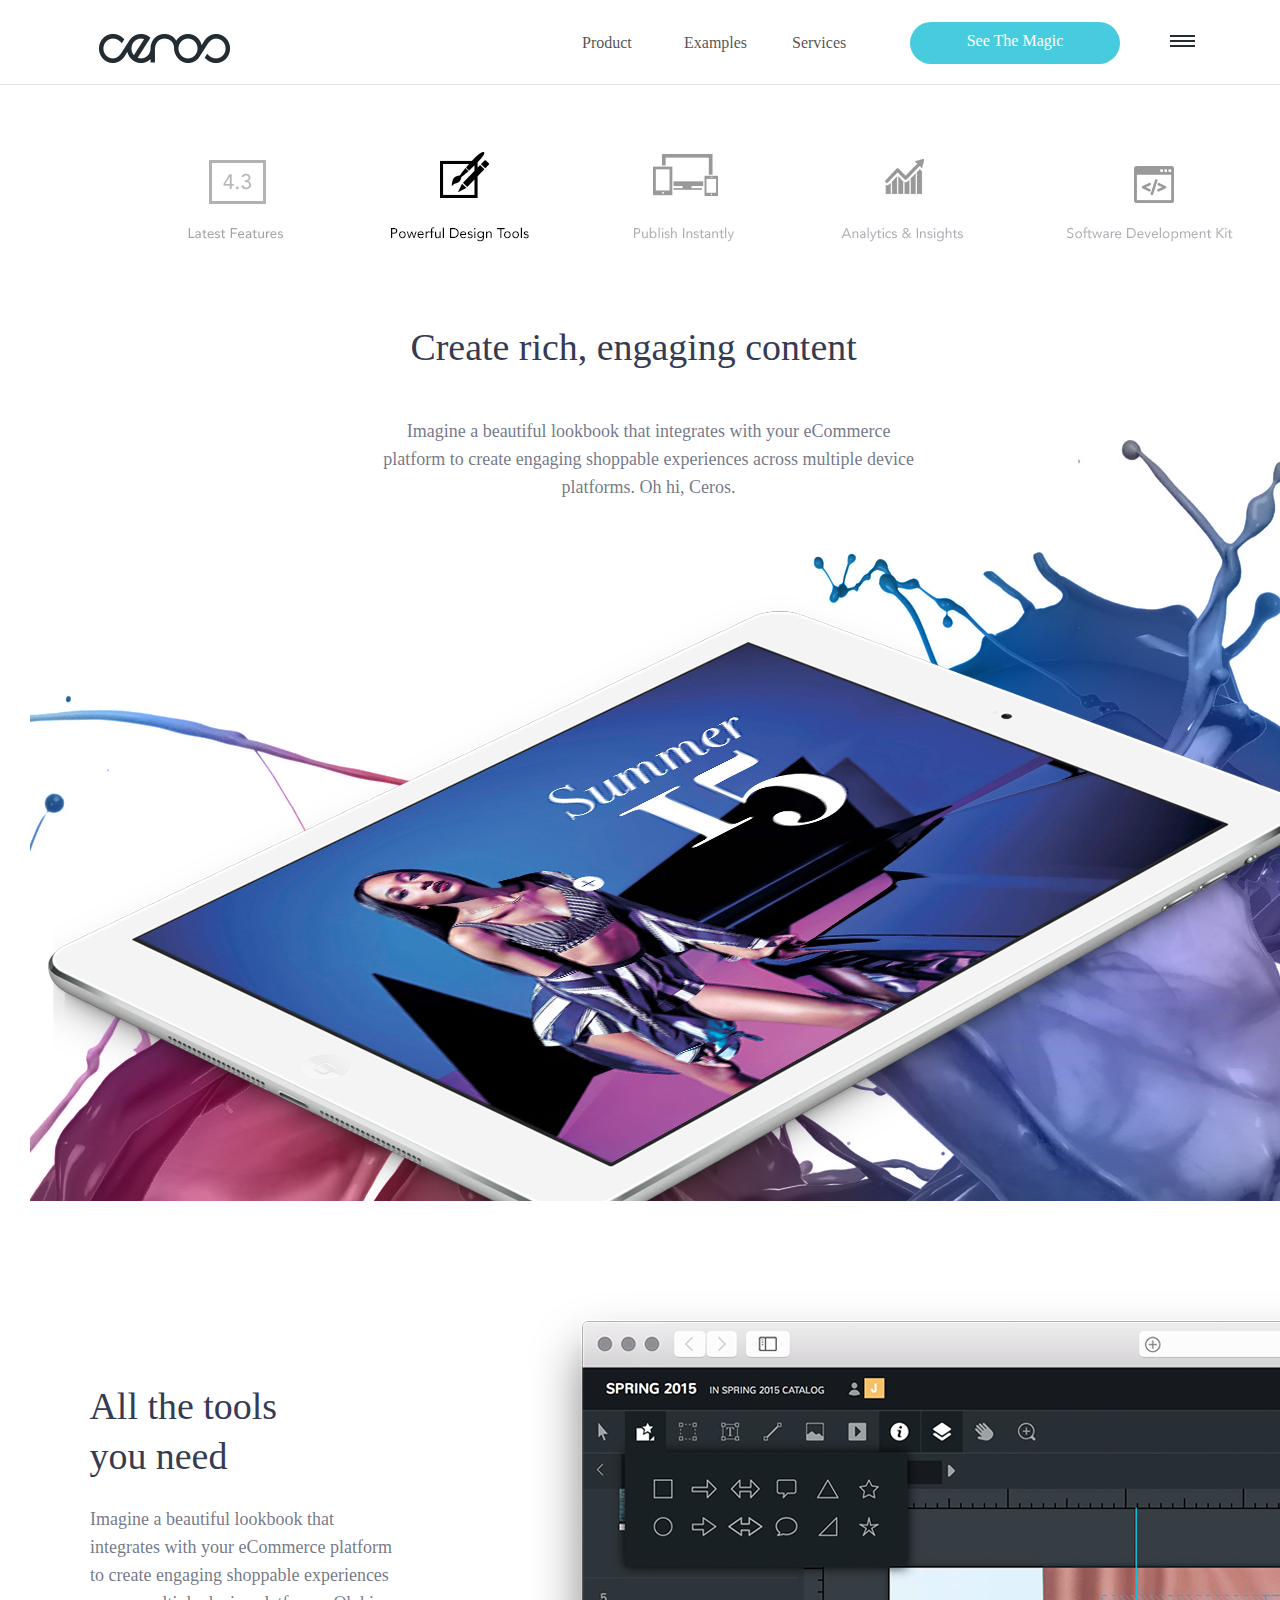
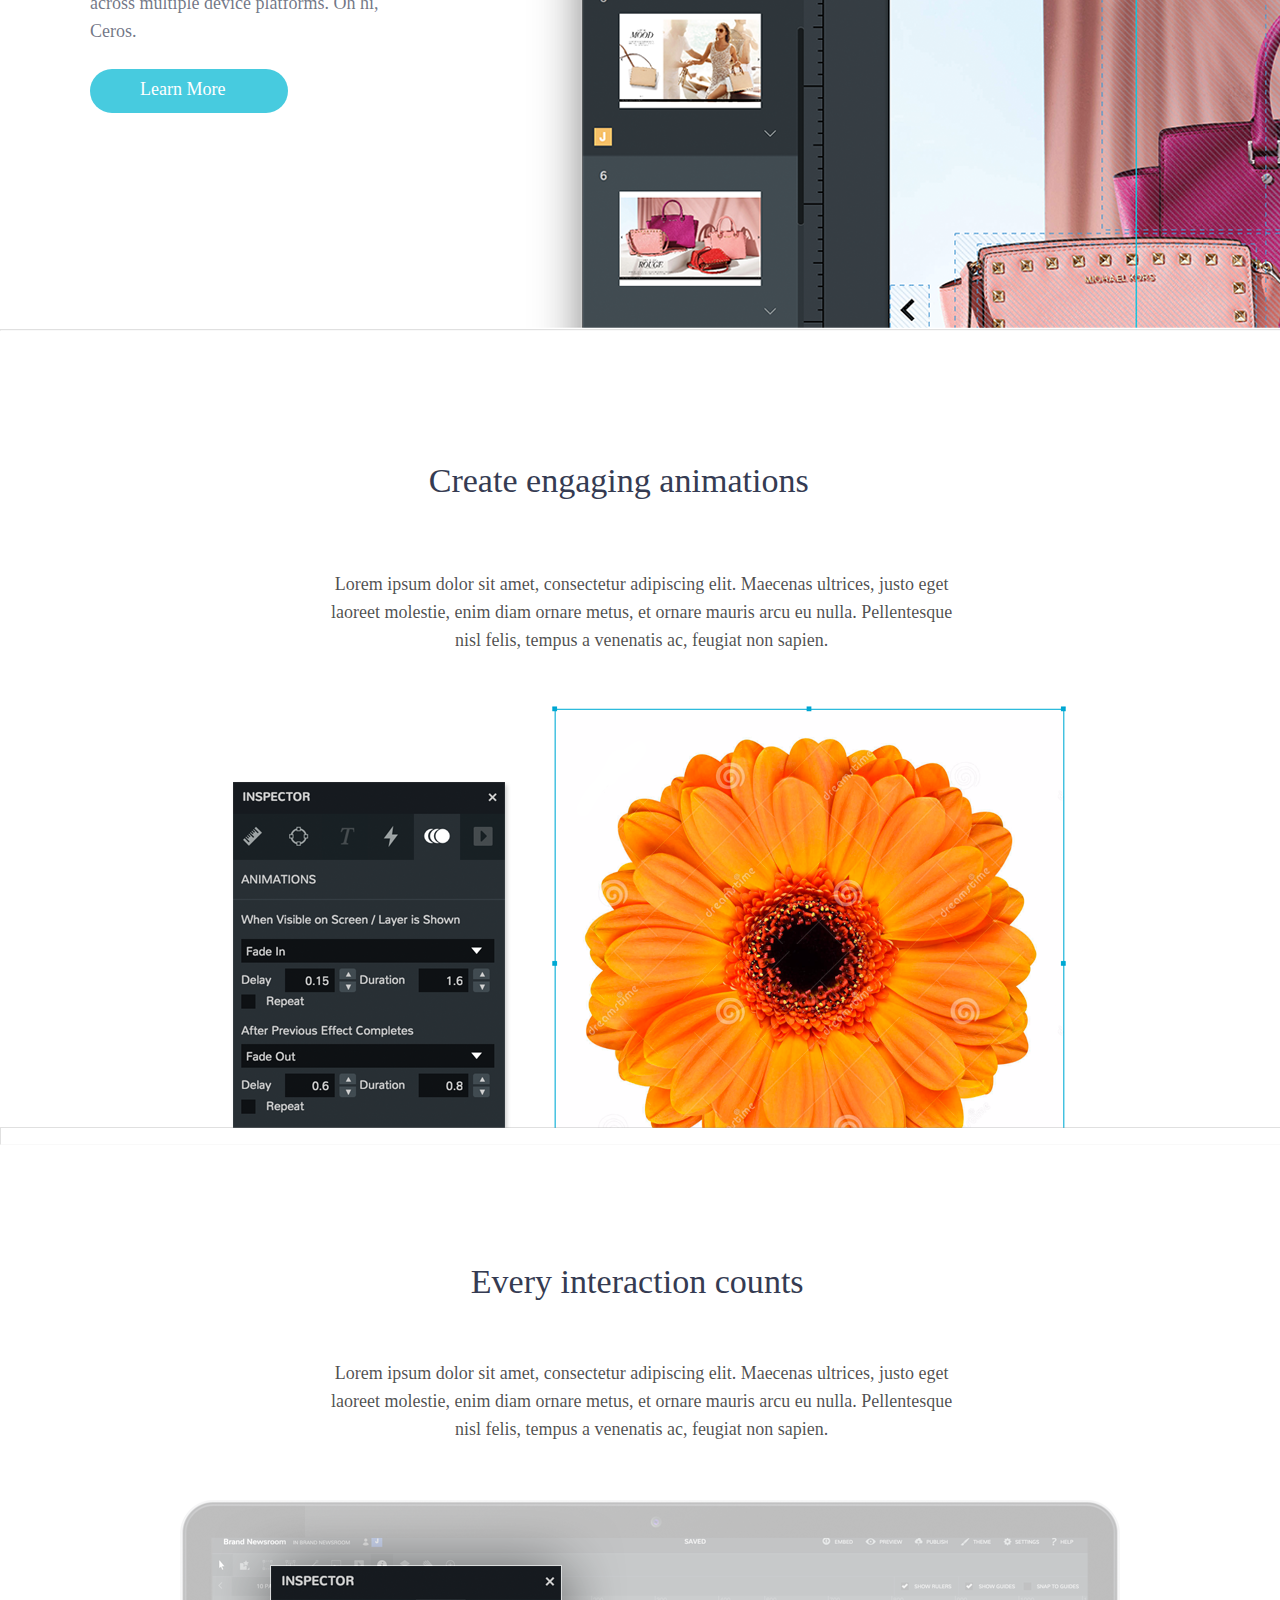
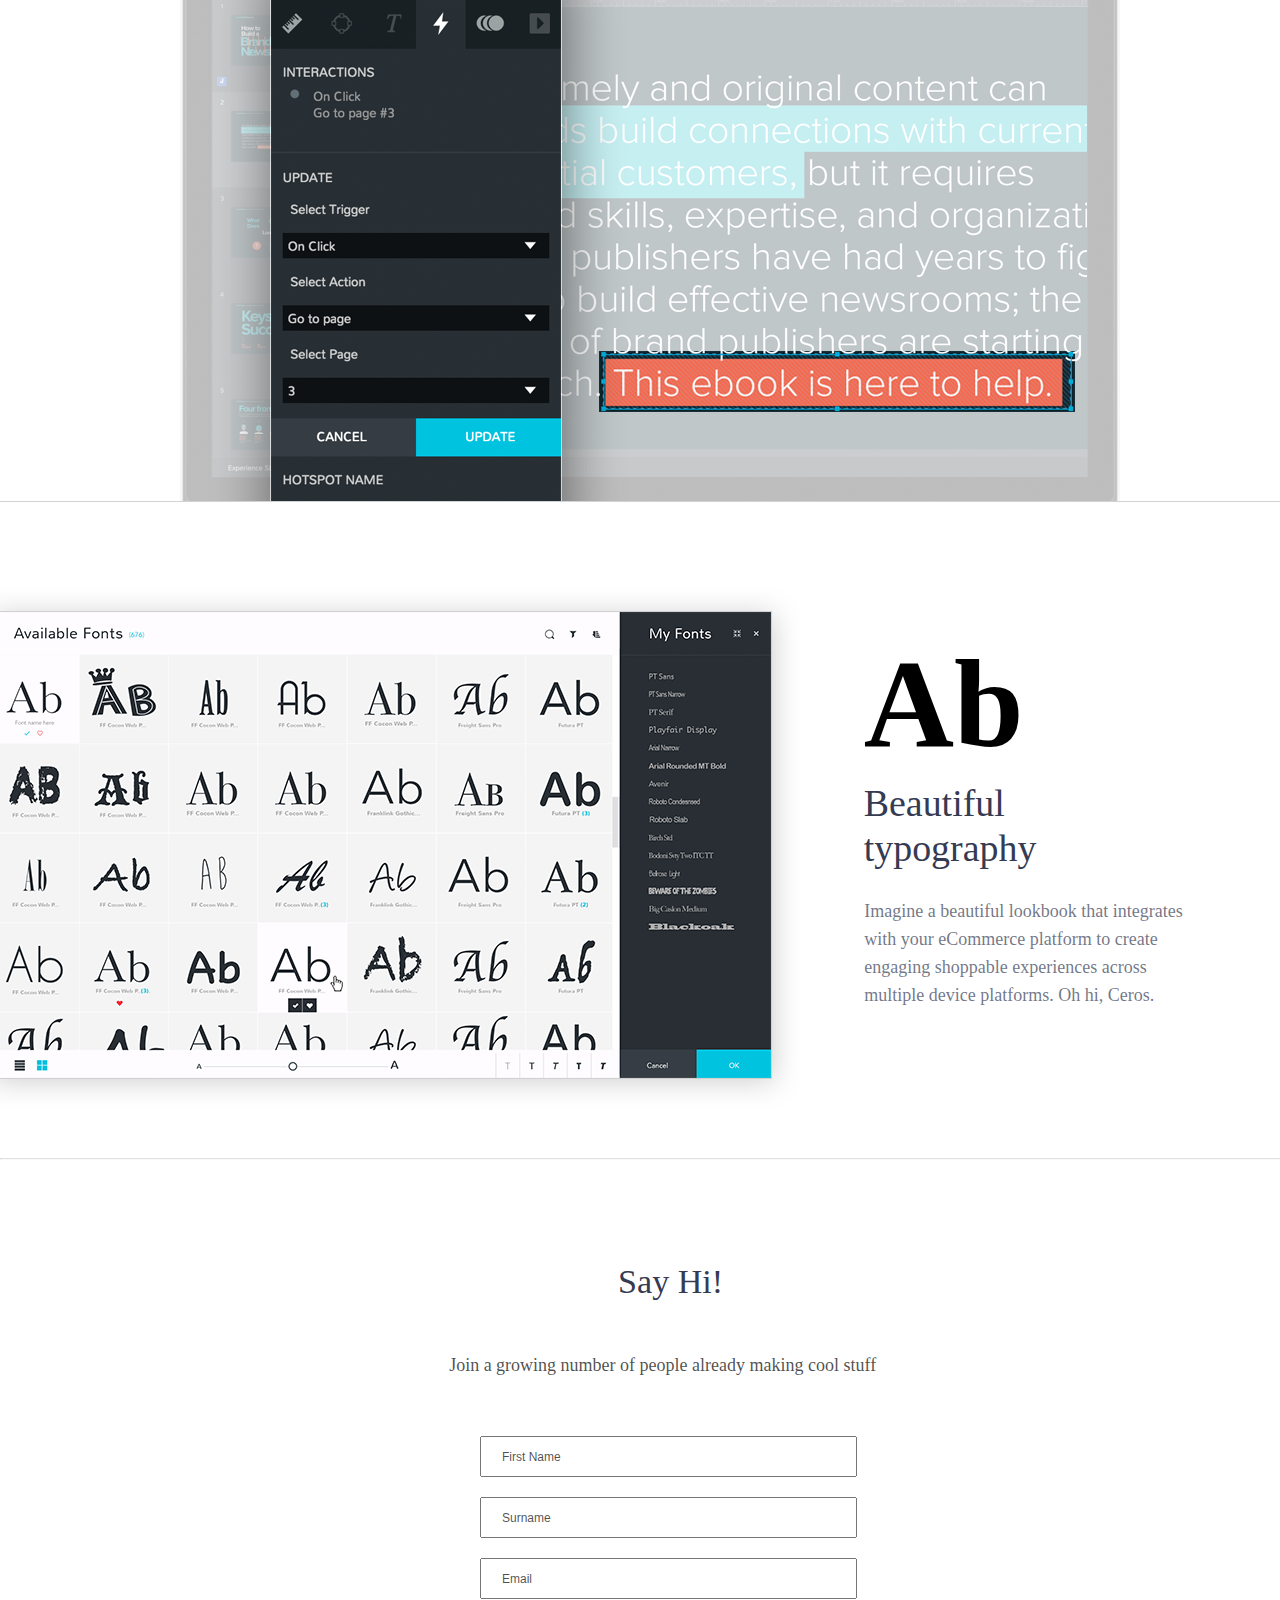
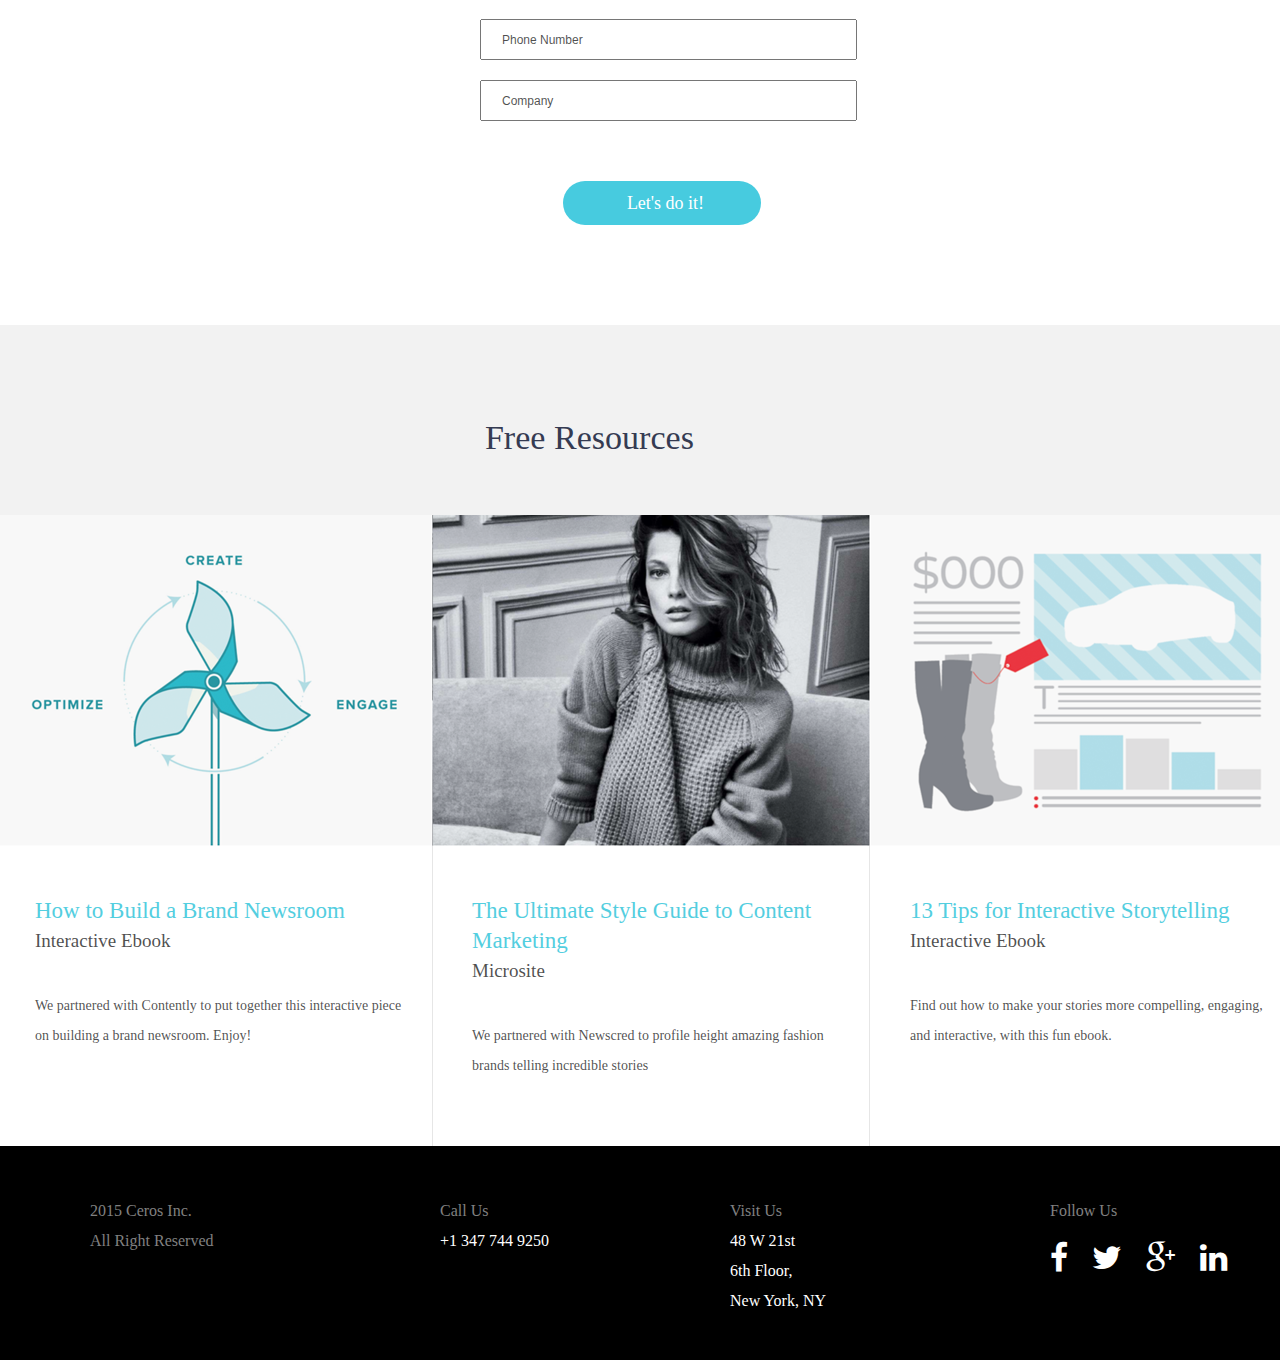
==== commit 174c4064: "finished refactoring website into single page site" ====
--- a/index.html
+++ b/index.html
@@ -3,6 +3,8 @@
 	<title>Ceros</title>
 	<link rel="stylesheet" type="text/css" href="stylesheets/reset.css">
 	<link rel="stylesheet" type="text/css" href="stylesheets/style.css">
+	<link rel="stylesheet" href="font-awesome/font-awesome-4.3.0/css/font-awesome.min.css">
+
 </head>
 <body>
 	<nav>
@@ -44,6 +46,8 @@
 		</div>
 	</div>
 
+	<hr class="first">
+
 	<div class="create-engaging">
 		<h3>Create engaging animations</h3>
 		<p>Lorem ipsum dolor sit amet, consectetur adipiscing elit. Maecenas ultrices, justo eget laoreet molestie, enim diam ornare metus, et ornare mauris arcu eu nulla. Pellentesque nisl felis, tempus a venenatis ac, feugiat non sapien.</p>
@@ -51,5 +55,89 @@
 		</div>
 	</div>	
 
+	<hr class="second">
+
+	<div class="every-interaction">
+		<h3>Every interaction counts</h3>
+		<p>Lorem ipsum dolor sit amet, consectetur adipiscing elit. Maecenas ultrices, justo eget laoreet molestie, enim diam ornare metus, et ornare mauris arcu eu nulla. Pellentesque nisl felis, tempus a venenatis ac, feugiat non sapien.</p>
+		<div class="laptop">
+		</div>
+		<div class="typography">
+			<div class="typo-image">
+			</div>
+			<h2>Ab</h2>
+			<h3>Beautiful typography</h3>
+			<p>Imagine a beautiful lookbook that integrates with your eCommerce platform to create engaging shoppable experiences across multiple device platforms. Oh hi, Ceros.</p>
+		</div>
+	</div>	
+<hr class="last">
+	<div class="say-hi">
+		<h3>Say Hi!</h3>
+		<p>Join a growing number of people already making cool stuff</p>
+		<form method="#" action="/#">
+			<input type="text" name="f-name" placeholder="First Name">
+			<input type="text" name="surname" placeholder="Surname">
+			<input type="text" name="email" placeholder="Email">
+			<input type="text" name="phone" placeholder="Phone Number">
+			<input type="text" name="company" placeholder="Company">
+			<div class="lets-do-it-button">
+				<p>Let's do it!</p>
+			</div>
+		</form>
+	</div>
+
+	<div class="free-resources">
+			<div class="free-resources-background">
+			</div>
+			<h3>Free Resources</h3>
+			<div id="three-images">
+			</div>
+			<div id="three-column-wrapper">
+			    <div id="first">
+			    	<p>How to Build a Brand Newsroom
+			    		<br><span class="sub-head">Interactive Ebook</span>
+			    		<br><span class="footer-content">We partnered with Contently to put together this interactive piece on building a brand newsroom. Enjoy!</span>
+			    	</p>
+			    	<div class="border-1"></div>
+			    </div>
+			    <div id="second">
+			    	<p>The Ultimate Style Guide to Content Marketing
+			    		<br><span class="sub-head">Microsite</span>
+			    		<br><span class="footer-content">We partnered with Newscred to profile height amazing fashion brands telling incredible stories</span>
+			    	</p>
+			    	<div class="border-2"></div>
+			    </div>
+			    <div id="third">
+			    	<p>13 Tips for Interactive Storytelling
+			    		<br><span class="sub-head">Interactive Ebook</span>
+			    		<br><span class="footer-content">Find out how to make your stories more compelling, engaging, and interactive, with this fun ebook.</span>
+			    	</p>
+			    </div>
+			</div>
+	</div>
+
+		<footer>
+			<div class="footer-column">
+				<p class="ceros-copy">2015 Ceros Inc.<br>
+					All Right Reserved</p>
+			</div>
+			<div id="contact-column" class="footer-column">
+				<p>Call Us<br>
+					<span class="number">+1 347 744 9250</span></p>
+			</div>
+			<div class="footer-column">
+				<p>Visit Us<br>
+					<span class="address">48 W 21st<br>
+					6th Floor, 
+					<br>New York, NY</span>
+				</p>
+			</div>
+			<div class="footer-column">
+				<p>Follow Us<br>
+					<span id="social" class="sprites"><i class="fa fa-facebook"></i><i class="fa fa-twitter"></i><i class="fa fa-google-plus"></i><i class="fa fa-linkedin"></i></span>
+				</p>
+			</div>
+		</footer>
+
 </body>
 </html>--- a/stylesheets/style.css
+++ b/stylesheets/style.css
@@ -5,9 +5,35 @@
 
 nav {
 	width: 100%;
-	height: 85px;
-	z-index: 100;
+	height: 84px;
+	z-index: 900;
 	position: fixed;
+}
+
+.first {
+	position: absolute;
+ 	color: gray;
+ 	opacity: .3;
+	top: 1921px;
+	width: 1323px;
+}
+
+.second {
+	position: absolute;
+	top: 2719px;
+	color: gray;
+	opacity: .3;
+	height: 1em;
+	z-index: 400;
+	width: 1323px;
+}
+
+.last {
+	top: 4350px;
+	width: 1323px;
+	position: absolute;
+	color: gray;
+	opacity: .3;
 }
 
 .nav-overlay {
@@ -229,7 +255,7 @@
 
 .learn-more-button {
 	margin-left: 90px;
-	margin-top: 32px;
+	margin-top: 34px;
 	background-color: rgb(71, 203, 223);
 	width: 198px;
 	height: 44px;
@@ -266,7 +292,7 @@
 
 
 .create-engaging h3 {
-	margin-top: 790px;
+	margin-top: 750px;
     margin-left: 470.745px;
     font-size: 30.848px;
     color: rgb(53, 59, 82);
@@ -330,7 +356,7 @@
 	-webkit-transform: matrix( 1.1046253457882,0,0,1.10217225385059,0,0);
 	-ms-transform: matrix( 1.1046253457882,0,0,1.10217225385059,0,0);
 	margin-left: 510.831px;
-	margin-top: 90px;
+	margin-top: 60px;
 	z-index: 42;
 }
 
@@ -340,7 +366,7 @@
 	line-height: 1.556;
 	text-align: center;
 	margin-left: 319.169px;
-	margin-top: 70px;
+	margin-top: 57px;
 	width: 645px;
 	height: 75px;
 	z-index: 43;
@@ -351,7 +377,7 @@
 	margin-top: 40px;
 	width: 100%;
 	height: 1300px;
-	background-image: url('../images/laptop-typography.png');
+	background-image: url('../images/laptop-typography-final_02.png');
 	background-repeat: no-repeat;
 	z-index: -20;
 }
@@ -359,7 +385,7 @@
 .typography h2 {
 	font-size: 30.848px;
 	font-family: "Bodoni 72";
-	color: rgb(20, 196, 222);
+	color: black;
 	font-weight: bold;
 	line-height: 1.215;
 	text-align: left;
@@ -368,8 +394,8 @@
 	-ms-transform: matrix( 4.05529294096394,0,0,4.04628716678353,0,0);
 	position: absolute;
 	left: 923.543px;
-	top: 1240.26px;
-	z-index: 25;
+	top: 3890.26px;
+	z-index: 225;
 }
 
 .typography h3 {
@@ -384,7 +410,7 @@
 	-ms-transform: matrix( 1.22974348722331,0,0,1.22701253971668,0,0);
 	position: absolute;
 	left: 355.174px;
-	top: 1250px;
+	top: 3930px;
 	z-index: 200;
 	width: 20px;
 }
@@ -395,7 +421,7 @@
 	color: rgba(53, 59, 82, 0.702);
   	line-height: 1.556;
  	text-align: left;
-	top: 1380;
+	top: 4040;
 	left: 545.174px;
 	width: 321px;
 }
@@ -456,6 +482,10 @@
 
 /* say hi *********/
 
+.say-hi {
+	margin-left: 50px;
+	padding-bottom: 100px;
+}
 .say-hi h3 {
 	font-size: 30.848px;
 	color: rgb(53, 59, 82);
@@ -475,7 +505,7 @@
 	line-height: 1.556;
 	text-align: center;
 	margin-left: 290.169px;
-	margin-top: 70px;
+	margin-top: 50px;
 	width: 645px;
 	height: 75px;
 	z-index: 43;
@@ -544,8 +574,8 @@
 
 .free-resources-background {
 	background-color: rgba(242, 242, 242, 1);
-	height: 100%;
-	width: 100%;
+	height: 521px;
+	width: 1300px;
 	z-index: -100;
 	position: absolute;
 }
@@ -573,8 +603,8 @@
 
 #three-column-wrapper {
 	display: block;
-	width: 1360px;
-	height: 220px;
+	width: 1320px;
+	height: 100px;
 }
 
 #first p, #second p, #third p {
@@ -585,24 +615,45 @@
 	padding-right: 35px;
 	padding-top: 50px;
 	color: rgba(83, 206, 223, 1);
-	line-height: 34px;
+	line-height: 30px;
 }
 
 .sub-head {
 	color: rgba(0, 0, 0, 0.702);
 	margin-bottom: 20px;
+	font-size: 19px;
 }
 
 .footer-content {
 	color: rgba(0, 0, 0, 0.702);
 	position: relative;
 	top: 35px;
-	font-size: 17px;
+	font-size: 14px;
 }
 
 #first {
 	float: left;
 	width: 437px;
+}
+
+.border-1 {
+	position: absolute;
+	width: 3px;
+	height: 400px;
+	border-right: 1px solid gray;
+	opacity: .2;
+	left: 429px;
+	top: 5570px;
+}
+
+.border-2 {
+	position: absolute;
+	width: 3px;
+	height: 400px;
+	border-right: 1px solid gray;
+	left: 866px;
+	top: 5570px;
+	opacity: .2;
 }
 
 #second {
@@ -620,35 +671,49 @@
 
 footer {
 	background-color: black;
-	height: 194px;
-	width: 1360px;
+	height: 214px;
+	width: 1320px;
 	clear: both;
 	position: relative;
-	top: 60px;
+	top: 100px;
 	display: block;
 	color: white;
 }
 
 .footer-column {
-	width: 340px;
+	width: 320px;
 	float: left;
 }
 
 .footer-column p {
 	position: relative;
 	top: 50px;
-	left: 118px;
+	left: 90px;
 	color: gray;
 	line-height: 30px;
 }
 
-.number, .ceros-copy, .address, .sprites {
+#contact-column {
+	position: relative;
+	left: 30px;
+}
+
+.number, .ceros-copy, .address {
 	color: white;
 }
 
 i {
+	margin-top: .5em;
+	margin-right: 24px;
+	clear: both;
+	z-index: 800;
+	position: relative;
 	color: white;
-	margin-right: 24px;
+
+}
+
+#social {
+	font-size: 2em;
 }
 
 i:hover {
